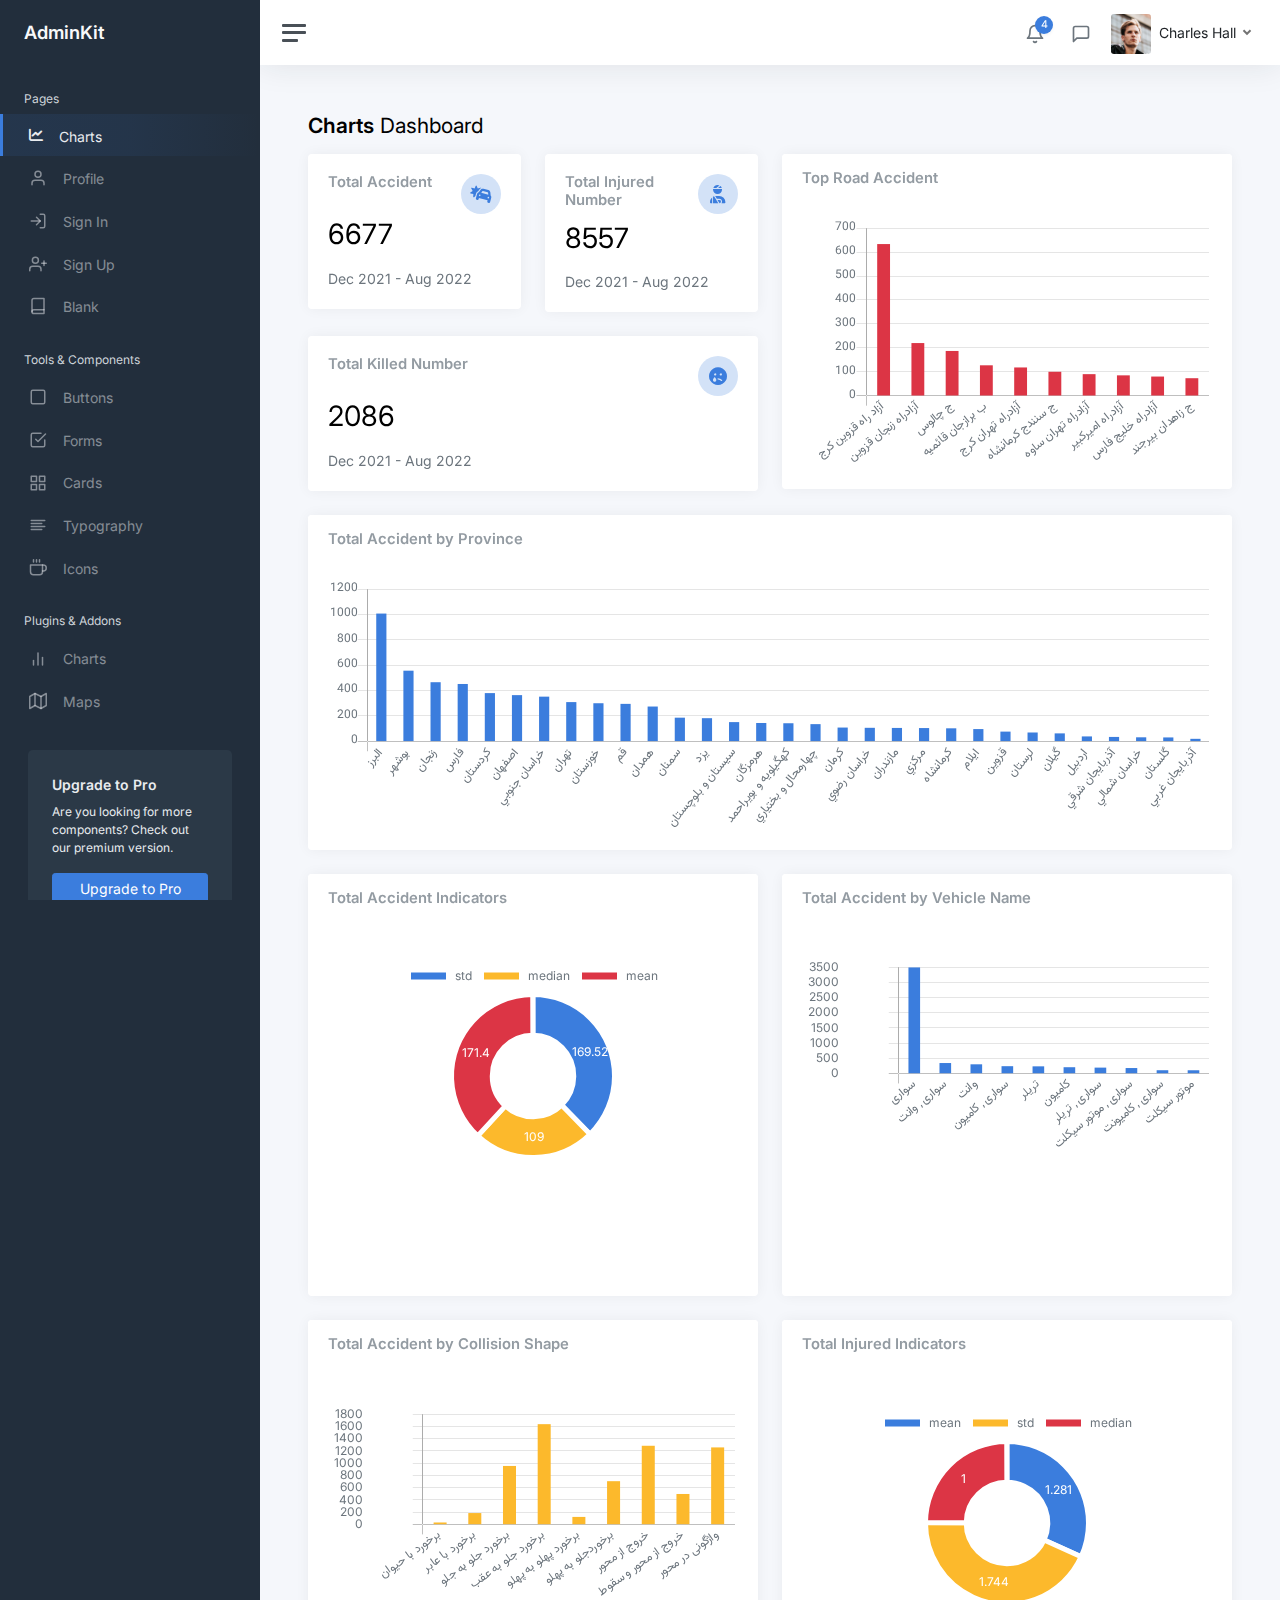
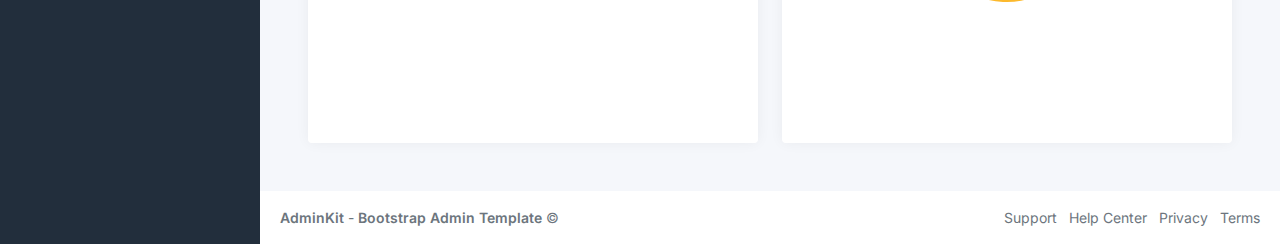
==== demo/index.html @ d9af28f8 "The demo chart page was implemented" ====
<!DOCTYPE html>
<html lang="en">

<head>
    <meta charset="utf-8">
    <meta http-equiv="X-UA-Compatible" content="IE=edge">
    <meta name="viewport" content="width=device-width, initial-scale=1, shrink-to-fit=no">
    <meta name="description" content="Responsive Admin &amp; Dashboard Template based on Bootstrap 5">
    <meta name="author" content="AdminKit">
    <meta name="keywords"
          content="adminkit, bootstrap, bootstrap 5, admin, dashboard, template, responsive, css, sass, html, theme, front-end, ui kit, web">

    <link rel="preconnect" href="https://fonts.gstatic.com">
    <link rel="shortcut icon" href="img/icons/icon-48x48.png"/>

    <link rel="canonical" href="https://demo-basic.adminkit.io/"/>

    <title>AdminKit Demo - Bootstrap 5 Admin Template</title>

    <link href="css/app.css" rel="stylesheet">
    <link href="https://fonts.googleapis.com/css2?family=Inter:wght@300;400;600&display=swap" rel="stylesheet">
    <link href="https://fonts.googleapis.com/css2?family=Vazirmatn&display=swap" rel="stylesheet">
    <style>
        .card-icon {
            font-size: 18px;
        }
    </style>
    <script>
        function setCardValues() {
            const data = {"total_Accident": 6677, "total_killed_number": 2086, "total_injured_number": 8557};
            document.querySelector("#total-accident").textContent = String(data['total_Accident']);
            document.querySelector("#total-injured-number").textContent = String(data['total_injured_number']);
            document.querySelector("#total-killed-number").textContent = String(data['total_killed_number']);
        }

        function renderTotalAccidentNumberChart() {
            const labels = ['البرز', 'بوشهر', 'زنجان', 'فارس', 'كردستان', 'اصفهان', 'خراسان جنوبي',
                'تهران', 'خوزستان', 'قم', 'همدان', 'سمنان', 'يزد', 'سيستان و بلوچستان',
                'هرمزگان', 'كهگيلويه و بويراحمد', 'چهارمحال و بختياري', 'كرمان',
                'خراسان رضوي', 'مازندران', 'مركزي', 'كرمانشاه', 'ايلام', 'قزوين',
                'لرستان', 'گيلان', 'اردبيل', 'آذربايجان شرقي', 'خراسان شمالي', 'گلستان',
                'آذربايجان غربي'];
            const data = [1008, 557, 466, 452, 380, 364, 352, 309, 300, 295, 274,
                186, 182, 151, 144, 142, 135, 108, 106, 105, 104, 102,
                96, 76, 69, 62, 38, 34, 31, 30, 19];
            new Chart(document.getElementById("total_Accident_by_province_chart"), {
                type: "bar",
                data: {
                    labels,
                    datasets: [{
                        label: "Last year",
                        backgroundColor: window.theme.primary,
                        borderColor: window.theme.primary,
                        hoverBackgroundColor: window.theme.primary,
                        hoverBorderColor: window.theme.primary,
                        data,
                        barPercentage: .75,
                        categoryPercentage: .5
                    }]
                },
                options: {
                    maintainAspectRatio: false,
                    legend: {
                        display: false
                    },
                    scales: {
                        yAxes: [{
                            gridLines: {
                                // display: false
                            },
                            stacked: false,
                            ticks: {
                                //stepSize: 20,
                                fontFamily: 'Vazirmatn'
                            }
                        }],
                        xAxes: [{
                            stacked: false,
                            gridLines: {
                                color: "transparent"
                            },
                            ticks: {
                                autoSkip: false,
                                stepSize: 31,
                                fontFamily: 'Vazirmatn'
                            }
                        }]
                    },
                    plugins: {
                        labels: {
                            fontColor: 'transparent'
                        }
                    }
                }
            });
        }

        function renderTopRoadAccidentChart() {
            const labels = ['آزاد راه قزوین کرج', 'آزادراه زنجان قزوین', 'ج چالوس',
                'ب برازجان قائمیه', 'آزادراه تهران كرج', 'ج سنندج کرمانشاه',
                'آزادراه تهران ساوه', 'آزادراه امیرکبیر', 'آزادراه خلیج فارس',
                'ج زاهدان بیرجند'];
            const data = [634, 220, 187, 127, 118, 100, 90, 85, 80, 73];
            new Chart(document.getElementById("top_road_accident_chart"), {
                type: "bar",
                data: {
                    labels,
                    datasets: [{
                        label: "Last year",
                        backgroundColor: window.theme.danger,
                        borderColor: window.theme.danger,
                        hoverBackgroundColor: window.theme.danger,
                        hoverBorderColor: window.theme.danger,
                        data,
                        barPercentage: .75,
                        categoryPercentage: .5
                    }]
                },
                options: {
                    maintainAspectRatio: false,
                    legend: {
                        display: false
                    },
                    scales: {
                        yAxes: [{
                            gridLines: {
                                // display: false
                            },
                            stacked: false,
                            ticks: {
                                //stepSize: 20,
                                fontFamily: 'Vazirmatn'
                            }
                        }],
                        xAxes: [{
                            stacked: false,
                            gridLines: {
                                color: "transparent"
                            },
                            ticks: {
                                autoSkip: false,
                                stepSize: 31,
                                fontFamily: 'Vazirmatn'
                            }
                        }]
                    },
                    plugins: {
                        labels: {
                            fontColor: 'transparent'
                        }
                    }
                }
            });

        }

        const CHART_HEIGHT = "300px";

        function renderPieChart(elementId, data) {
            const chart = new Chart(document.getElementById(elementId), {
                type: "doughnut",
                data: {
                    labels: Object.keys(data),
                    datasets: [{
                        data: Object.values(data),
                        backgroundColor: [
                            window.theme.primary,
                            window.theme.warning,
                            window.theme.danger
                        ],
                        borderWidth: 5
                    }]
                },
                options: {
                    height: 100,
                    responsive: !window.MSInputMethodContext,
                    maintainAspectRatio: false,
                    plugins: {
                        labels: {
                            render: "value",
                            fontColor: 'white',
                            fontWeight: "bold"
                        }
                    }
                }
            });
            chart.canvas.parentNode.style.height = CHART_HEIGHT;
        }

        function renderBarChart(elementId, themeColor, labels, data) {
            const chart = new Chart(document.getElementById(elementId), {
                type: "bar",
                data: {
                    labels,
                    datasets: [{
                        backgroundColor: themeColor,
                        borderColor: themeColor,
                        hoverBackgroundColor: themeColor,
                        hoverBorderColor: themeColor,
                        data,
                        barPercentage: .75,
                        categoryPercentage: .5
                    }]
                },
                options: {
                    maintainAspectRatio: false,
                    legend: {
                        display: false
                    },
                    scales: {
                        yAxes: [{
                            gridLines: {
                                // display: false
                            },
                            stacked: false,
                            ticks: {
                                // stepSize: 200,
                                // fontFamily: 'Vazirmatn',
                                padding: 50
                            }
                        }],
                        xAxes: [{
                            stacked: false,
                            gridLines: {
                                color: "transparent"
                            },
                            ticks: {
                                autoSkip: false,
                                stepSize: 31,
                                fontFamily: 'Vazirmatn'
                            }
                        }]
                    },
                    plugins: {
                        labels: {
                            fontColor: 'transparent'
                        }
                    }
                }
            });
            chart.canvas.parentNode.style.height = CHART_HEIGHT;
            console.log(chart.version)
        }

        function handleLoad() {
            setCardValues();
            renderTotalAccidentNumberChart();
            renderTopRoadAccidentChart();

            /**
             * total_accident_statistics
             *  {"std": 169.52, "median": 109.0, "mean": 171.4}
             *
             * total_KilledNumber_statistics
             * {"mean":0.3124625524,"std":0.7390856904,"median":0.0}
             *
             * total_InjuredNumber_statistics
             * {"mean":1.2817555422,"std":1.7446340558,"median":1.0}
             *
             *
             *
             * total_accident_by_vehicle_name
             Out[5]: '{"\\u0633\\u0648\\u0627\\u0631\\u06cc":3500,"\\u0633\\u0648\\u0627\\u0631\\u06cc , \\u0648\\u0627\\u0646\\u062a":343,"\\u0648\\u0627\\u0646\\u062a":301,"\\u0633\\u0648\\u0627\\u0631\\u06cc , \\u0643\\u0627\\u0645\\u06cc\\u0648\\u0646":239,"\\u062a\\u0631\\u06cc\\u0644\\u0631":234,"\\u0643\\u0627\\u0645\\u06cc\\u0648\\u0646":205,"\\u0633\\u0648\\u0627\\u0631\\u06cc , \\u062a\\u0631\\u06cc\\u0644\\u0631":192,"\\u0633\\u0648\\u0627\\u0631\\u06cc , \\u0645\\u0648\\u062a\\u0648\\u0631 \\u0633\\u06cc\\u0643\\u0644\\u062a":178,"\\u0633\\u0648\\u0627\\u0631\\u06cc , \\u0643\\u0627\\u0645\\u06cc\\u0648\\u0646\\u062a":106,"\\u0645\\u0648\\u062a\\u0648\\u0631 \\u0633\\u06cc\\u0643\\u0644\\u062a":105}'

             most_Collision_Shape_Title
             Out[6]: '{"\\u0628\\u0631\\u062e\\u0648\\u0631\\u062f \\u0628\\u0627 \\u062d\\u06cc\\u0648\\u0627\\u0646":31,"\\u0628\\u0631\\u062e\\u0648\\u0631\\u062f \\u0628\\u0627 \\u0639\\u0627\\u0628\\u0631":185,"\\u0628\\u0631\\u062e\\u0648\\u0631\\u062f \\u062c\\u0644\\u0648 \\u0628\\u0647 \\u062c\\u0644\\u0648":955,"\\u0628\\u0631\\u062e\\u0648\\u0631\\u062f \\u062c\\u0644\\u0648 \\u0628\\u0647 \\u0639\\u0642\\u0628":1638,"\\u0628\\u0631\\u062e\\u0648\\u0631\\u062f \\u067e\\u0647\\u0644\\u0648 \\u0628\\u0647 \\u067e\\u0647\\u0644\\u0648":122,"\\u0628\\u0631\\u062e\\u0648\\u0631\\u062f\\u062c\\u0644\\u0648 \\u0628\\u0647 \\u067e\\u0647\\u0644\\u0648":706,"\\u062e\\u0631\\u0648\\u062c \\u0627\\u0632 \\u0645\\u062d\\u0648\\u0631":1285,"\\u062e\\u0631\\u0648\\u062c \\u0627\\u0632 \\u0645\\u062d\\u0648\\u0631 \\u0648 \\u0633\\u0642\\u0648\\u0637":497,"\\u0648\\u0627\\u0698\\u06af\\u0648\\u0646\\u06cc \\u062f\\u0631 \\u0645\\u062d\\u0648\\u0631":1258}'

             */

            renderPieChart('total_accident_statistics', {"std": 169.52, "median": 109.0, "mean": 171.4});
            renderPieChart('total_injured_statistics', {"mean": 1.281, "std": 1.744, "median": 1.0});
            renderBarChart('most_Collision_Shape_Title', window.theme.warning, ['برخورد با حیوان', 'برخورد با عابر', 'برخورد جلو به جلو',
                'برخورد جلو به عقب', 'برخورد پهلو به پهلو', 'برخوردجلو به پهلو',
                'خروج از محور', 'خروج از محور و سقوط', 'واژگونی در محور'], [31, 185, 955, 1638, 122, 706, 1285, 497, 1258]);
            renderBarChart('total_accident_by_vehicle_name', window.theme.primary, ['سواری', 'سواری , وانت', 'وانت', 'سواری , كامیون', 'تریلر', 'كامیون',
                'سواری , تریلر', 'سواری , موتور سیكلت', 'سواری , كامیونت',
                'موتور سیكلت'], [3500, 343, 301, 239, 234, 205, 192, 178, 106, 105]);
        }

    </script>
    <link href="./assets/css/fontawesome.css" rel="stylesheet">
    <link href="./assets/css/brands.css" rel="stylesheet">
    <link href="./assets/css/solid.css" rel="stylesheet">
    <link rel="canonical" href="https://demo-basic.adminkit.io/charts-chartjs.html"/>
</head>

<body onload="handleLoad()">
<div class="wrapper">
    <nav id="sidebar" class="sidebar js-sidebar">
        <div class="sidebar-content js-simplebar">
            <a class="sidebar-brand" href="index.html">
                <span class="align-middle">AdminKit</span>
            </a>

            <ul class="sidebar-nav">
                <li class="sidebar-header">
                    Pages
                </li>

                <li class="sidebar-item active">
                    <a class="sidebar-link" href="index.html">
                        <i class='fa-solid fa-chart-line'></i>
                        <span class="align-middle">Charts</span>
                    </a>
                </li>

                <li class="sidebar-item">
                    <a class="sidebar-link" href="pages-profile.html">
                        <i class="align-middle" data-feather="user"></i> <span class="align-middle">Profile</span>
                    </a>
                </li>

                <li class="sidebar-item">
                    <a class="sidebar-link" href="pages-sign-in.html">
                        <i class="align-middle" data-feather="log-in"></i> <span class="align-middle">Sign In</span>
                    </a>
                </li>

                <li class="sidebar-item">
                    <a class="sidebar-link" href="pages-sign-up.html">
                        <i class="align-middle" data-feather="user-plus"></i> <span class="align-middle">Sign Up</span>
                    </a>
                </li>

                <li class="sidebar-item">
                    <a class="sidebar-link" href="pages-blank.html">
                        <i class="align-middle" data-feather="book"></i> <span class="align-middle">Blank</span>
                    </a>
                </li>

                <li class="sidebar-header">
                    Tools & Components
                </li>

                <li class="sidebar-item">
                    <a class="sidebar-link" href="ui-buttons.html">
                        <i class="align-middle" data-feather="square"></i> <span class="align-middle">Buttons</span>
                    </a>
                </li>

                <li class="sidebar-item">
                    <a class="sidebar-link" href="ui-forms.html">
                        <i class="align-middle" data-feather="check-square"></i> <span class="align-middle">Forms</span>
                    </a>
                </li>

                <li class="sidebar-item">
                    <a class="sidebar-link" href="ui-cards.html">
                        <i class="align-middle" data-feather="grid"></i> <span class="align-middle">Cards</span>
                    </a>
                </li>

                <li class="sidebar-item">
                    <a class="sidebar-link" href="ui-typography.html">
                        <i class="align-middle" data-feather="align-left"></i> <span
                            class="align-middle">Typography</span>
                    </a>
                </li>

                <li class="sidebar-item">
                    <a class="sidebar-link" href="icons-feather.html">
                        <i class="align-middle" data-feather="coffee"></i> <span class="align-middle">Icons</span>
                    </a>
                </li>

                <li class="sidebar-header">
                    Plugins & Addons
                </li>

                <li class="sidebar-item">
                    <a class="sidebar-link" href="charts-chartjs.html">
                        <i class="align-middle" data-feather="bar-chart-2"></i> <span class="align-middle">Charts</span>
                    </a>
                </li>

                <li class="sidebar-item">
                    <a class="sidebar-link" href="maps-google.html">
                        <i class="align-middle" data-feather="map"></i> <span class="align-middle">Maps</span>
                    </a>
                </li>
            </ul>

            <div class="sidebar-cta">
                <div class="sidebar-cta-content">
                    <strong class="d-inline-block mb-2">Upgrade to Pro</strong>
                    <div class="mb-3 text-sm">
                        Are you looking for more components? Check out our premium version.
                    </div>
                    <div class="d-grid">
                        <a href="upgrade-to-pro.html" class="btn btn-primary">Upgrade to Pro</a>
                    </div>
                </div>
            </div>
        </div>
    </nav>

    <div class="main">
        <nav class="navbar navbar-expand navbar-light navbar-bg">
            <a class="sidebar-toggle js-sidebar-toggle">
                <i class="hamburger align-self-center"></i>
            </a>

            <div class="navbar-collapse collapse">
                <ul class="navbar-nav navbar-align">
                    <li class="nav-item dropdown">
                        <a class="nav-icon dropdown-toggle" href="#" id="alertsDropdown" data-bs-toggle="dropdown">
                            <div class="position-relative">
                                <i class="align-middle" data-feather="bell"></i>
                                <span class="indicator">4</span>
                            </div>
                        </a>
                        <div class="dropdown-menu dropdown-menu-lg dropdown-menu-end py-0"
                             aria-labelledby="alertsDropdown">
                            <div class="dropdown-menu-header">
                                4 New Notifications
                            </div>
                            <div class="list-group">
                                <a href="#" class="list-group-item">
                                    <div class="row g-0 align-items-center">
                                        <div class="col-2">
                                            <i class="text-danger" data-feather="alert-circle"></i>
                                        </div>
                                        <div class="col-10">
                                            <div class="text-dark">Update completed</div>
                                            <div class="text-muted small mt-1">Restart server 12 to complete the
                                                update.
                                            </div>
                                            <div class="text-muted small mt-1">30m ago</div>
                                        </div>
                                    </div>
                                </a>
                                <a href="#" class="list-group-item">
                                    <div class="row g-0 align-items-center">
                                        <div class="col-2">
                                            <i class="text-warning" data-feather="bell"></i>
                                        </div>
                                        <div class="col-10">
                                            <div class="text-dark">Lorem ipsum</div>
                                            <div class="text-muted small mt-1">Aliquam ex eros, imperdiet vulputate
                                                hendrerit et.
                                            </div>
                                            <div class="text-muted small mt-1">2h ago</div>
                                        </div>
                                    </div>
                                </a>
                                <a href="#" class="list-group-item">
                                    <div class="row g-0 align-items-center">
                                        <div class="col-2">
                                            <i class="text-primary" data-feather="home"></i>
                                        </div>
                                        <div class="col-10">
                                            <div class="text-dark">Login from 192.186.1.8</div>
                                            <div class="text-muted small mt-1">5h ago</div>
                                        </div>
                                    </div>
                                </a>
                                <a href="#" class="list-group-item">
                                    <div class="row g-0 align-items-center">
                                        <div class="col-2">
                                            <i class="text-success" data-feather="user-plus"></i>
                                        </div>
                                        <div class="col-10">
                                            <div class="text-dark">New connection</div>
                                            <div class="text-muted small mt-1">Christina accepted your request.</div>
                                            <div class="text-muted small mt-1">14h ago</div>
                                        </div>
                                    </div>
                                </a>
                            </div>
                            <div class="dropdown-menu-footer">
                                <a href="#" class="text-muted">Show all notifications</a>
                            </div>
                        </div>
                    </li>
                    <li class="nav-item dropdown">
                        <a class="nav-icon dropdown-toggle" href="#" id="messagesDropdown" data-bs-toggle="dropdown">
                            <div class="position-relative">
                                <i class="align-middle" data-feather="message-square"></i>
                            </div>
                        </a>
                        <div class="dropdown-menu dropdown-menu-lg dropdown-menu-end py-0"
                             aria-labelledby="messagesDropdown">
                            <div class="dropdown-menu-header">
                                <div class="position-relative">
                                    4 New Messages
                                </div>
                            </div>
                            <div class="list-group">
                                <a href="#" class="list-group-item">
                                    <div class="row g-0 align-items-center">
                                        <div class="col-2">
                                            <img src="img/avatars/avatar-5.jpg" class="avatar img-fluid rounded-circle"
                                                 alt="Vanessa Tucker">
                                        </div>
                                        <div class="col-10 ps-2">
                                            <div class="text-dark">Vanessa Tucker</div>
                                            <div class="text-muted small mt-1">Nam pretium turpis et arcu. Duis arcu
                                                tortor.
                                            </div>
                                            <div class="text-muted small mt-1">15m ago</div>
                                        </div>
                                    </div>
                                </a>
                                <a href="#" class="list-group-item">
                                    <div class="row g-0 align-items-center">
                                        <div class="col-2">
                                            <img src="img/avatars/avatar-2.jpg" class="avatar img-fluid rounded-circle"
                                                 alt="William Harris">
                                        </div>
                                        <div class="col-10 ps-2">
                                            <div class="text-dark">William Harris</div>
                                            <div class="text-muted small mt-1">Curabitur ligula sapien euismod vitae.
                                            </div>
                                            <div class="text-muted small mt-1">2h ago</div>
                                        </div>
                                    </div>
                                </a>
                                <a href="#" class="list-group-item">
                                    <div class="row g-0 align-items-center">
                                        <div class="col-2">
                                            <img src="img/avatars/avatar-4.jpg" class="avatar img-fluid rounded-circle"
                                                 alt="Christina Mason">
                                        </div>
                                        <div class="col-10 ps-2">
                                            <div class="text-dark">Christina Mason</div>
                                            <div class="text-muted small mt-1">Pellentesque auctor neque nec urna.</div>
                                            <div class="text-muted small mt-1">4h ago</div>
                                        </div>
                                    </div>
                                </a>
                                <a href="#" class="list-group-item">
                                    <div class="row g-0 align-items-center">
                                        <div class="col-2">
                                            <img src="img/avatars/avatar-3.jpg" class="avatar img-fluid rounded-circle"
                                                 alt="Sharon Lessman">
                                        </div>
                                        <div class="col-10 ps-2">
                                            <div class="text-dark">Sharon Lessman</div>
                                            <div class="text-muted small mt-1">Aenean tellus metus, bibendum sed,
                                                posuere ac, mattis non.
                                            </div>
                                            <div class="text-muted small mt-1">5h ago</div>
                                        </div>
                                    </div>
                                </a>
                            </div>
                            <div class="dropdown-menu-footer">
                                <a href="#" class="text-muted">Show all messages</a>
                            </div>
                        </div>
                    </li>
                    <li class="nav-item dropdown">
                        <a class="nav-icon dropdown-toggle d-inline-block d-sm-none" href="#" data-bs-toggle="dropdown">
                            <i class="align-middle" data-feather="settings"></i>
                        </a>

                        <a class="nav-link dropdown-toggle d-none d-sm-inline-block" href="#" data-bs-toggle="dropdown">
                            <img src="img/avatars/avatar.jpg" class="avatar img-fluid rounded me-1" alt="Charles Hall"/>
                            <span class="text-dark">Charles Hall</span>
                        </a>
                        <div class="dropdown-menu dropdown-menu-end">
                            <a class="dropdown-item" href="pages-profile.html"><i class="align-middle me-1"
                                                                                  data-feather="user"></i> Profile</a>
                            <a class="dropdown-item" href="#"><i class="align-middle me-1" data-feather="pie-chart"></i>
                                Analytics</a>
                            <div class="dropdown-divider"></div>
                            <a class="dropdown-item" href="index.html"><i class="align-middle me-1"
                                                                          data-feather="settings"></i> Settings &
                                Privacy</a>
                            <a class="dropdown-item" href="#"><i class="align-middle me-1"
                                                                 data-feather="help-circle"></i> Help Center</a>
                            <div class="dropdown-divider"></div>
                            <a class="dropdown-item" href="#">Log out</a>
                        </div>
                    </li>
                </ul>
            </div>
        </nav>

        <main class="content">
            <div class="container-fluid p-0">

                <h1 class="h3 mb-3"><strong>Charts</strong> Dashboard</h1>

                <div class="row">
                    <div class="col-xl-6 col-xxl-5 d-flex">
                        <div class="w-100">
                            <div class="row">
                                <div class="col-sm-6">
                                    <div class="card">
                                        <div class="card-body">
                                            <div class="row">
                                                <div class="col mt-0">
                                                    <h5 class="card-title">Total Accident</h5>
                                                </div>

                                                <div class="col-auto">
                                                    <div class="stat text-primary">
                                                        <i class="fa card-icon fa-car-burst"></i>
                                                    </div>
                                                </div>
                                            </div>
                                            <h1 class="mt-1 mb-3" id="total-accident"></h1>
                                            <div class="mb-0">
                                                <span class="text-muted">Dec 2021 - Aug 2022</span>
                                            </div>
                                        </div>
                                    </div>

                                </div>
                                <div class="col-sm-6">
                                    <div class="card">
                                        <div class="card-body">
                                            <div class="row">
                                                <div class="col mt-0">
                                                    <h5 class="card-title">Total Injured Number</h5>
                                                </div>

                                                <div class="col-auto">
                                                    <div class="stat text-primary">
                                                        <i class='fas fa-user-injured card-icon'></i>

                                                    </div>
                                                </div>
                                            </div>
                                            <h1 class="mt-1 mb-3" id="total-injured-number"></h1>
                                            <div class="mb-0">
                                                <span class="text-muted">Dec 2021 - Aug 2022</span>
                                            </div>
                                        </div>
                                    </div>

                                </div>
                                <div class="col-sm-12">
                                    <div class="card">
                                        <div class="card-body">
                                            <div class="row">
                                                <div class="col mt-0">
                                                    <h5 class="card-title">Total Killed Number</h5>
                                                </div>

                                                <div class="col-auto">
                                                    <div class="stat text-primary">
                                                        <i class='fas fa-sad-tear card-icon'></i>
                                                    </div>
                                                </div>
                                            </div>
                                            <h1 class="mt-1 mb-3" id="total-killed-number"></h1>
                                            <div class="mb-0">
                                                <span class="text-muted">Dec 2021 - Aug 2022</span>
                                            </div>
                                        </div>
                                    </div>
                                </div>
                            </div>
                        </div>
                    </div>

                    <div class="col-xl-6 col-xxl-7">
                        <div class="card flex-fill w-100">
                            <div class="card-header">

                                <h5 class="card-title mb-0">Top Road Accident</h5>
                            </div>
                            <div class="card-body py-3">
                                <div class="chart chart-sm">
                                    <canvas id="top_road_accident_chart"></canvas>
                                </div>
                            </div>
                        </div>
                    </div>
                </div>

                <div class="row">
                    <div class="col-xl-12">
                        <div class="card flex-fill w-100">
                            <div class="card-header">

                                <h5 class="card-title mb-0">Total Accident by Province</h5>
                            </div>
                            <div class="card-body py-3">
                                <div class="chart chart-sm">
                                    <canvas id="total_Accident_by_province_chart"></canvas>
                                </div>
                            </div>
                        </div>
                    </div>
                </div>

                <div class="row">
                    <div class="col-12 col-md-6 col-xxl-3 d-flex">
                        <div class="card flex-fill w-100">
                            <div class="card-header">
                                <h5 class="card-title mb-0">Total Accident Indicators</h5>
                            </div>
                            <div class="card-body d-flex">
                                <div class="align-self-center w-100">
                                    <div class="py-3">
                                        <div class="chart chart-xs">
                                            <canvas id="total_accident_statistics"></canvas>
                                        </div>
                                    </div>
                                </div>
                            </div>
                        </div>
                    </div>
                    <div class="col-12 col-md-6 col-xxl-3 d-flex">
                        <div class="card flex-fill w-100">
                            <div class="card-header">
                                <h5 class="card-title mb-0">Total Accident by Vehicle Name</h5>
                            </div>
                            <div class="card-body d-flex">
                                <div class="align-self-center w-100">
                                    <div class="py-3">
                                        <div class="chart chart-xs">
                                            <canvas id="total_accident_by_vehicle_name"></canvas>
                                        </div>
                                    </div>
                                </div>
                            </div>
                        </div>
                    </div>
                </div>
                <div class="row">
                    <div class="col-12 col-md-6 col-xxl-3 d-flex">
                        <div class="card flex-fill w-100">
                            <div class="card-header">
                                <h5 class="card-title mb-0">Total Accident by Collision Shape</h5>
                            </div>
                            <div class="card-body d-flex">
                                <div class="align-self-center w-100">
                                    <div class="py-3">
                                        <div class="chart chart-xs">
                                            <canvas id="most_Collision_Shape_Title"></canvas>
                                        </div>
                                    </div>
                                </div>
                            </div>
                        </div>
                    </div>
                    <div class="col-12 col-md-6 col-xxl-3 d-flex">
                        <div class="card flex-fill w-100">
                            <div class="card-header">
                                <h5 class="card-title mb-0">Total Injured Indicators</h5>
                            </div>
                            <div class="card-body d-flex">
                                <div class="align-self-center w-100">
                                    <div class="py-3">
                                        <div class="chart chart-xs">
                                            <canvas id="total_injured_statistics"></canvas>
                                        </div>
                                    </div>
                                </div>
                            </div>
                        </div>
                    </div>
                </div>


            </div>
        </main>

        <footer class="footer">
            <div class="container-fluid">
                <div class="row text-muted">
                    <div class="col-6 text-start">
                        <p class="mb-0">
                            <a class="text-muted" href="https://adminkit.io/" target="_blank"><strong>AdminKit</strong></a>
                            - <a class="text-muted" href="https://adminkit.io/" target="_blank"><strong>Bootstrap Admin
                            Template</strong></a> &copy;
                        </p>
                    </div>
                    <div class="col-6 text-end">
                        <ul class="list-inline">
                            <li class="list-inline-item">
                                <a class="text-muted" href="https://adminkit.io/" target="_blank">Support</a>
                            </li>
                            <li class="list-inline-item">
                                <a class="text-muted" href="https://adminkit.io/" target="_blank">Help Center</a>
                            </li>
                            <li class="list-inline-item">
                                <a class="text-muted" href="https://adminkit.io/" target="_blank">Privacy</a>
                            </li>
                            <li class="list-inline-item">
                                <a class="text-muted" href="https://adminkit.io/" target="_blank">Terms</a>
                            </li>
                        </ul>
                    </div>
                </div>
            </div>
        </footer>
    </div>
</div>

<script src="js/app.js"></script>


</body>

</html>
---- demo/assets/css/brands.css ----
/*!
 * Font Awesome Free 6.4.0 by @fontawesome - https://fontawesome.com
 * License - https://fontawesome.com/license/free (Icons: CC BY 4.0, Fonts: SIL OFL 1.1, Code: MIT License)
 * Copyright 2023 Fonticons, Inc.
 */
:root, :host {
  --fa-style-family-brands: 'Font Awesome 6 Brands';
  --fa-font-brands: normal 400 1em/1 'Font Awesome 6 Brands'; }

@font-face {
  font-family: 'Font Awesome 6 Brands';
  font-style: normal;
  font-weight: 400;
  font-display: block;
  src: url("../webfonts/fa-brands-400.woff2") format("woff2"), url("../webfonts/fa-brands-400.ttf") format("truetype"); }

.fab,
.fa-brands {
  font-weight: 400; }

.fa-monero:before {
  content: "\f3d0"; }

.fa-hooli:before {
  content: "\f427"; }

.fa-yelp:before {
  content: "\f1e9"; }

.fa-cc-visa:before {
  content: "\f1f0"; }

.fa-lastfm:before {
  content: "\f202"; }

.fa-shopware:before {
  content: "\f5b5"; }

.fa-creative-commons-nc:before {
  content: "\f4e8"; }

.fa-aws:before {
  content: "\f375"; }

.fa-redhat:before {
  content: "\f7bc"; }

.fa-yoast:before {
  content: "\f2b1"; }

.fa-cloudflare:before {
  content: "\e07d"; }

.fa-ups:before {
  content: "\f7e0"; }

.fa-wpexplorer:before {
  content: "\f2de"; }

.fa-dyalog:before {
  content: "\f399"; }

.fa-bity:before {
  content: "\f37a"; }

.fa-stackpath:before {
  content: "\f842"; }

.fa-buysellads:before {
  content: "\f20d"; }

.fa-first-order:before {
  content: "\f2b0"; }

.fa-modx:before {
  content: "\f285"; }

.fa-guilded:before {
  content: "\e07e"; }

.fa-vnv:before {
  content: "\f40b"; }

.fa-square-js:before {
  content: "\f3b9"; }

.fa-js-square:before {
  content: "\f3b9"; }

.fa-microsoft:before {
  content: "\f3ca"; }

.fa-qq:before {
  content: "\f1d6"; }

.fa-orcid:before {
  content: "\f8d2"; }

.fa-java:before {
  content: "\f4e4"; }

.fa-invision:before {
  content: "\f7b0"; }

.fa-creative-commons-pd-alt:before {
  content: "\f4ed"; }

.fa-centercode:before {
  content: "\f380"; }

.fa-glide-g:before {
  content: "\f2a6"; }

.fa-drupal:before {
  content: "\f1a9"; }

.fa-hire-a-helper:before {
  content: "\f3b0"; }

.fa-creative-commons-by:before {
  content: "\f4e7"; }

.fa-unity:before {
  content: "\e049"; }

.fa-whmcs:before {
  content: "\f40d"; }

.fa-rocketchat:before {
  content: "\f3e8"; }

.fa-vk:before {
  content: "\f189"; }

.fa-untappd:before {
  content: "\f405"; }

.fa-mailchimp:before {
  content: "\f59e"; }

.fa-css3-alt:before {
  content: "\f38b"; }

.fa-square-reddit:before {
  content: "\f1a2"; }

.fa-reddit-square:before {
  content: "\f1a2"; }

.fa-vimeo-v:before {
  content: "\f27d"; }

.fa-contao:before {
  content: "\f26d"; }

.fa-square-font-awesome:before {
  content: "\e5ad"; }

.fa-deskpro:before {
  content: "\f38f"; }

.fa-sistrix:before {
  content: "\f3ee"; }

.fa-square-instagram:before {
  content: "\e055"; }

.fa-instagram-square:before {
  content: "\e055"; }

.fa-battle-net:before {
  content: "\f835"; }

.fa-the-red-yeti:before {
  content: "\f69d"; }

.fa-square-hacker-news:before {
  content: "\f3af"; }

.fa-hacker-news-square:before {
  content: "\f3af"; }

.fa-edge:before {
  content: "\f282"; }

.fa-napster:before {
  content: "\f3d2"; }

.fa-square-snapchat:before {
  content: "\f2ad"; }

.fa-snapchat-square:before {
  content: "\f2ad"; }

.fa-google-plus-g:before {
  content: "\f0d5"; }

.fa-artstation:before {
  content: "\f77a"; }

.fa-markdown:before {
  content: "\f60f"; }

.fa-sourcetree:before {
  content: "\f7d3"; }

.fa-google-plus:before {
  content: "\f2b3"; }

.fa-diaspora:before {
  content: "\f791"; }

.fa-foursquare:before {
  content: "\f180"; }

.fa-stack-overflow:before {
  content: "\f16c"; }

.fa-github-alt:before {
  content: "\f113"; }

.fa-phoenix-squadron:before {
  content: "\f511"; }

.fa-pagelines:before {
  content: "\f18c"; }

.fa-algolia:before {
  content: "\f36c"; }

.fa-red-river:before {
  content: "\f3e3"; }

.fa-creative-commons-sa:before {
  content: "\f4ef"; }

.fa-safari:before {
  content: "\f267"; }

.fa-google:before {
  content: "\f1a0"; }

.fa-square-font-awesome-stroke:before {
  content: "\f35c"; }

.fa-font-awesome-alt:before {
  content: "\f35c"; }

.fa-atlassian:before {
  content: "\f77b"; }

.fa-linkedin-in:before {
  content: "\f0e1"; }

.fa-digital-ocean:before {
  content: "\f391"; }

.fa-nimblr:before {
  content: "\f5a8"; }

.fa-chromecast:before {
  content: "\f838"; }

.fa-evernote:before {
  content: "\f839"; }

.fa-hacker-news:before {
  content: "\f1d4"; }

.fa-creative-commons-sampling:before {
  content: "\f4f0"; }

.fa-adversal:before {
  content: "\f36a"; }

.fa-creative-commons:before {
  content: "\f25e"; }

.fa-watchman-monitoring:before {
  content: "\e087"; }

.fa-fonticons:before {
  content: "\f280"; }

.fa-weixin:before {
  content: "\f1d7"; }

.fa-shirtsinbulk:before {
  content: "\f214"; }

.fa-codepen:before {
  content: "\f1cb"; }

.fa-git-alt:before {
  content: "\f841"; }

.fa-lyft:before {
  content: "\f3c3"; }

.fa-rev:before {
  content: "\f5b2"; }

.fa-windows:before {
  content: "\f17a"; }

.fa-wizards-of-the-coast:before {
  content: "\f730"; }

.fa-square-viadeo:before {
  content: "\f2aa"; }

.fa-viadeo-square:before {
  content: "\f2aa"; }

.fa-meetup:before {
  content: "\f2e0"; }

.fa-centos:before {
  content: "\f789"; }

.fa-adn:before {
  content: "\f170"; }

.fa-cloudsmith:before {
  content: "\f384"; }

.fa-pied-piper-alt:before {
  content: "\f1a8"; }

.fa-square-dribbble:before {
  content: "\f397"; }

.fa-dribbble-square:before {
  content: "\f397"; }

.fa-codiepie:before {
  content: "\f284"; }

.fa-node:before {
  content: "\f419"; }

.fa-mix:before {
  content: "\f3cb"; }

.fa-steam:before {
  content: "\f1b6"; }

.fa-cc-apple-pay:before {
  content: "\f416"; }

.fa-scribd:before {
  content: "\f28a"; }

.fa-openid:before {
  content: "\f19b"; }

.fa-instalod:before {
  content: "\e081"; }

.fa-expeditedssl:before {
  content: "\f23e"; }

.fa-sellcast:before {
  content: "\f2da"; }

.fa-square-twitter:before {
  content: "\f081"; }

.fa-twitter-square:before {
  content: "\f081"; }

.fa-r-project:before {
  content: "\f4f7"; }

.fa-delicious:before {
  content: "\f1a5"; }

.fa-freebsd:before {
  content: "\f3a4"; }

.fa-vuejs:before {
  content: "\f41f"; }

.fa-accusoft:before {
  content: "\f369"; }

.fa-ioxhost:before {
  content: "\f208"; }

.fa-fonticons-fi:before {
  content: "\f3a2"; }

.fa-app-store:before {
  content: "\f36f"; }

.fa-cc-mastercard:before {
  content: "\f1f1"; }

.fa-itunes-note:before {
  content: "\f3b5"; }

.fa-golang:before {
  content: "\e40f"; }

.fa-kickstarter:before {
  content: "\f3bb"; }

.fa-grav:before {
  content: "\f2d6"; }

.fa-weibo:before {
  content: "\f18a"; }

.fa-uncharted:before {
  content: "\e084"; }

.fa-firstdraft:before {
  content: "\f3a1"; }

.fa-square-youtube:before {
  content: "\f431"; }

.fa-youtube-square:before {
  content: "\f431"; }

.fa-wikipedia-w:before {
  content: "\f266"; }

.fa-wpressr:before {
  content: "\f3e4"; }

.fa-rendact:before {
  content: "\f3e4"; }

.fa-angellist:before {
  content: "\f209"; }

.fa-galactic-republic:before {
  content: "\f50c"; }

.fa-nfc-directional:before {
  content: "\e530"; }

.fa-skype:before {
  content: "\f17e"; }

.fa-joget:before {
  content: "\f3b7"; }

.fa-fedora:before {
  content: "\f798"; }

.fa-stripe-s:before {
  content: "\f42a"; }

.fa-meta:before {
  content: "\e49b"; }

.fa-laravel:before {
  content: "\f3bd"; }

.fa-hotjar:before {
  content: "\f3b1"; }

.fa-bluetooth-b:before {
  content: "\f294"; }

.fa-sticker-mule:before {
  content: "\f3f7"; }

.fa-creative-commons-zero:before {
  content: "\f4f3"; }

.fa-hips:before {
  content: "\f452"; }

.fa-behance:before {
  content: "\f1b4"; }

.fa-reddit:before {
  content: "\f1a1"; }

.fa-discord:before {
  content: "\f392"; }

.fa-chrome:before {
  content: "\f268"; }

.fa-app-store-ios:before {
  content: "\f370"; }

.fa-cc-discover:before {
  content: "\f1f2"; }

.fa-wpbeginner:before {
  content: "\f297"; }

.fa-confluence:before {
  content: "\f78d"; }

.fa-mdb:before {
  content: "\f8ca"; }

.fa-dochub:before {
  content: "\f394"; }

.fa-accessible-icon:before {
  content: "\f368"; }

.fa-ebay:before {
  content: "\f4f4"; }

.fa-amazon:before {
  content: "\f270"; }

.fa-unsplash:before {
  content: "\e07c"; }

.fa-yarn:before {
  content: "\f7e3"; }

.fa-square-steam:before {
  content: "\f1b7"; }

.fa-steam-square:before {
  content: "\f1b7"; }

.fa-500px:before {
  content: "\f26e"; }

.fa-square-vimeo:before {
  content: "\f194"; }

.fa-vimeo-square:before {
  content: "\f194"; }

.fa-asymmetrik:before {
  content: "\f372"; }

.fa-font-awesome:before {
  content: "\f2b4"; }

.fa-font-awesome-flag:before {
  content: "\f2b4"; }

.fa-font-awesome-logo-full:before {
  content: "\f2b4"; }

.fa-gratipay:before {
  content: "\f184"; }

.fa-apple:before {
  content: "\f179"; }

.fa-hive:before {
  content: "\e07f"; }

.fa-gitkraken:before {
  content: "\f3a6"; }

.fa-keybase:before {
  content: "\f4f5"; }

.fa-apple-pay:before {
  content: "\f415"; }

.fa-padlet:before {
  content: "\e4a0"; }

.fa-amazon-pay:before {
  content: "\f42c"; }

.fa-square-github:before {
  content: "\f092"; }

.fa-github-square:before {
  content: "\f092"; }

.fa-stumbleupon:before {
  content: "\f1a4"; }

.fa-fedex:before {
  content: "\f797"; }

.fa-phoenix-framework:before {
  content: "\f3dc"; }

.fa-shopify:before {
  content: "\e057"; }

.fa-neos:before {
  content: "\f612"; }

.fa-hackerrank:before {
  content: "\f5f7"; }

.fa-researchgate:before {
  content: "\f4f8"; }

.fa-swift:before {
  content: "\f8e1"; }

.fa-angular:before {
  content: "\f420"; }

.fa-speakap:before {
  content: "\f3f3"; }

.fa-angrycreative:before {
  content: "\f36e"; }

.fa-y-combinator:before {
  content: "\f23b"; }

.fa-empire:before {
  content: "\f1d1"; }

.fa-envira:before {
  content: "\f299"; }

.fa-square-gitlab:before {
  content: "\e5ae"; }

.fa-gitlab-square:before {
  content: "\e5ae"; }

.fa-studiovinari:before {
  content: "\f3f8"; }

.fa-pied-piper:before {
  content: "\f2ae"; }

.fa-wordpress:before {
  content: "\f19a"; }

.fa-product-hunt:before {
  content: "\f288"; }

.fa-firefox:before {
  content: "\f269"; }

.fa-linode:before {
  content: "\f2b8"; }

.fa-goodreads:before {
  content: "\f3a8"; }

.fa-square-odnoklassniki:before {
  content: "\f264"; }

.fa-odnoklassniki-square:before {
  content: "\f264"; }

.fa-jsfiddle:before {
  content: "\f1cc"; }

.fa-sith:before {
  content: "\f512"; }

.fa-themeisle:before {
  content: "\f2b2"; }

.fa-page4:before {
  content: "\f3d7"; }

.fa-hashnode:before {
  content: "\e499"; }

.fa-react:before {
  content: "\f41b"; }

.fa-cc-paypal:before {
  content: "\f1f4"; }

.fa-squarespace:before {
  content: "\f5be"; }

.fa-cc-stripe:before {
  content: "\f1f5"; }

.fa-creative-commons-share:before {
  content: "\f4f2"; }

.fa-bitcoin:before {
  content: "\f379"; }

.fa-keycdn:before {
  content: "\f3ba"; }

.fa-opera:before {
  content: "\f26a"; }

.fa-itch-io:before {
  content: "\f83a"; }

.fa-umbraco:before {
  content: "\f8e8"; }

.fa-galactic-senate:before {
  content: "\f50d"; }

.fa-ubuntu:before {
  content: "\f7df"; }

.fa-draft2digital:before {
  content: "\f396"; }

.fa-stripe:before {
  content: "\f429"; }

.fa-houzz:before {
  content: "\f27c"; }

.fa-gg:before {
  content: "\f260"; }

.fa-dhl:before {
  content: "\f790"; }

.fa-square-pinterest:before {
  content: "\f0d3"; }

.fa-pinterest-square:before {
  content: "\f0d3"; }

.fa-xing:before {
  content: "\f168"; }

.fa-blackberry:before {
  content: "\f37b"; }

.fa-creative-commons-pd:before {
  content: "\f4ec"; }

.fa-playstation:before {
  content: "\f3df"; }

.fa-quinscape:before {
  content: "\f459"; }

.fa-less:before {
  content: "\f41d"; }

.fa-blogger-b:before {
  content: "\f37d"; }

.fa-opencart:before {
  content: "\f23d"; }

.fa-vine:before {
  content: "\f1ca"; }

.fa-paypal:before {
  content: "\f1ed"; }

.fa-gitlab:before {
  content: "\f296"; }

.fa-typo3:before {
  content: "\f42b"; }

.fa-reddit-alien:before {
  content: "\f281"; }

.fa-yahoo:before {
  content: "\f19e"; }

.fa-dailymotion:before {
  content: "\e052"; }

.fa-affiliatetheme:before {
  content: "\f36b"; }

.fa-pied-piper-pp:before {
  content: "\f1a7"; }

.fa-bootstrap:before {
  content: "\f836"; }

.fa-odnoklassniki:before {
  content: "\f263"; }

.fa-nfc-symbol:before {
  content: "\e531"; }

.fa-ethereum:before {
  content: "\f42e"; }

.fa-speaker-deck:before {
  content: "\f83c"; }

.fa-creative-commons-nc-eu:before {
  content: "\f4e9"; }

.fa-patreon:before {
  content: "\f3d9"; }

.fa-avianex:before {
  content: "\f374"; }

.fa-ello:before {
  content: "\f5f1"; }

.fa-gofore:before {
  content: "\f3a7"; }

.fa-bimobject:before {
  content: "\f378"; }

.fa-facebook-f:before {
  content: "\f39e"; }

.fa-square-google-plus:before {
  content: "\f0d4"; }

.fa-google-plus-square:before {
  content: "\f0d4"; }

.fa-mandalorian:before {
  content: "\f50f"; }

.fa-first-order-alt:before {
  content: "\f50a"; }

.fa-osi:before {
  content: "\f41a"; }

.fa-google-wallet:before {
  content: "\f1ee"; }

.fa-d-and-d-beyond:before {
  content: "\f6ca"; }

.fa-periscope:before {
  content: "\f3da"; }

.fa-fulcrum:before {
  content: "\f50b"; }

.fa-cloudscale:before {
  content: "\f383"; }

.fa-forumbee:before {
  content: "\f211"; }

.fa-mizuni:before {
  content: "\f3cc"; }

.fa-schlix:before {
  content: "\f3ea"; }

.fa-square-xing:before {
  content: "\f169"; }

.fa-xing-square:before {
  content: "\f169"; }

.fa-bandcamp:before {
  content: "\f2d5"; }

.fa-wpforms:before {
  content: "\f298"; }

.fa-cloudversify:before {
  content: "\f385"; }

.fa-usps:before {
  content: "\f7e1"; }

.fa-megaport:before {
  content: "\f5a3"; }

.fa-magento:before {
  content: "\f3c4"; }

.fa-spotify:before {
  content: "\f1bc"; }

.fa-optin-monster:before {
  content: "\f23c"; }

.fa-fly:before {
  content: "\f417"; }

.fa-aviato:before {
  content: "\f421"; }

.fa-itunes:before {
  content: "\f3b4"; }

.fa-cuttlefish:before {
  content: "\f38c"; }

.fa-blogger:before {
  content: "\f37c"; }

.fa-flickr:before {
  content: "\f16e"; }

.fa-viber:before {
  content: "\f409"; }

.fa-soundcloud:before {
  content: "\f1be"; }

.fa-digg:before {
  content: "\f1a6"; }

.fa-tencent-weibo:before {
  content: "\f1d5"; }

.fa-symfony:before {
  content: "\f83d"; }

.fa-maxcdn:before {
  content: "\f136"; }

.fa-etsy:before {
  content: "\f2d7"; }

.fa-facebook-messenger:before {
  content: "\f39f"; }

.fa-audible:before {
  content: "\f373"; }

.fa-think-peaks:before {
  content: "\f731"; }

.fa-bilibili:before {
  content: "\e3d9"; }

.fa-erlang:before {
  content: "\f39d"; }

.fa-cotton-bureau:before {
  content: "\f89e"; }

.fa-dashcube:before {
  content: "\f210"; }

.fa-42-group:before {
  content: "\e080"; }

.fa-innosoft:before {
  content: "\e080"; }

.fa-stack-exchange:before {
  content: "\f18d"; }

.fa-elementor:before {
  content: "\f430"; }

.fa-square-pied-piper:before {
  content: "\e01e"; }

.fa-pied-piper-square:before {
  content: "\e01e"; }

.fa-creative-commons-nd:before {
  content: "\f4eb"; }

.fa-palfed:before {
  content: "\f3d8"; }

.fa-superpowers:before {
  content: "\f2dd"; }

.fa-resolving:before {
  content: "\f3e7"; }

.fa-xbox:before {
  content: "\f412"; }

.fa-searchengin:before {
  content: "\f3eb"; }

.fa-tiktok:before {
  content: "\e07b"; }

.fa-square-facebook:before {
  content: "\f082"; }

.fa-facebook-square:before {
  content: "\f082"; }

.fa-renren:before {
  content: "\f18b"; }

.fa-linux:before {
  content: "\f17c"; }

.fa-glide:before {
  content: "\f2a5"; }

.fa-linkedin:before {
  content: "\f08c"; }

.fa-hubspot:before {
  content: "\f3b2"; }

.fa-deploydog:before {
  content: "\f38e"; }

.fa-twitch:before {
  content: "\f1e8"; }

.fa-ravelry:before {
  content: "\f2d9"; }

.fa-mixer:before {
  content: "\e056"; }

.fa-square-lastfm:before {
  content: "\f203"; }

.fa-lastfm-square:before {
  content: "\f203"; }

.fa-vimeo:before {
  content: "\f40a"; }

.fa-mendeley:before {
  content: "\f7b3"; }

.fa-uniregistry:before {
  content: "\f404"; }

.fa-figma:before {
  content: "\f799"; }

.fa-creative-commons-remix:before {
  content: "\f4ee"; }

.fa-cc-amazon-pay:before {
  content: "\f42d"; }

.fa-dropbox:before {
  content: "\f16b"; }

.fa-instagram:before {
  content: "\f16d"; }

.fa-cmplid:before {
  content: "\e360"; }

.fa-facebook:before {
  content: "\f09a"; }

.fa-gripfire:before {
  content: "\f3ac"; }

.fa-jedi-order:before {
  content: "\f50e"; }

.fa-uikit:before {
  content: "\f403"; }

.fa-fort-awesome-alt:before {
  content: "\f3a3"; }

.fa-phabricator:before {
  content: "\f3db"; }

.fa-ussunnah:before {
  content: "\f407"; }

.fa-earlybirds:before {
  content: "\f39a"; }

.fa-trade-federation:before {
  content: "\f513"; }

.fa-autoprefixer:before {
  content: "\f41c"; }

.fa-whatsapp:before {
  content: "\f232"; }

.fa-slideshare:before {
  content: "\f1e7"; }

.fa-google-play:before {
  content: "\f3ab"; }

.fa-viadeo:before {
  content: "\f2a9"; }

.fa-line:before {
  content: "\f3c0"; }

.fa-google-drive:before {
  content: "\f3aa"; }

.fa-servicestack:before {
  content: "\f3ec"; }

.fa-simplybuilt:before {
  content: "\f215"; }

.fa-bitbucket:before {
  content: "\f171"; }

.fa-imdb:before {
  content: "\f2d8"; }

.fa-deezer:before {
  content: "\e077"; }

.fa-raspberry-pi:before {
  content: "\f7bb"; }

.fa-jira:before {
  content: "\f7b1"; }

.fa-docker:before {
  content: "\f395"; }

.fa-screenpal:before {
  content: "\e570"; }

.fa-bluetooth:before {
  content: "\f293"; }

.fa-gitter:before {
  content: "\f426"; }

.fa-d-and-d:before {
  content: "\f38d"; }

.fa-microblog:before {
  content: "\e01a"; }

.fa-cc-diners-club:before {
  content: "\f24c"; }

.fa-gg-circle:before {
  content: "\f261"; }

.fa-pied-piper-hat:before {
  content: "\f4e5"; }

.fa-kickstarter-k:before {
  content: "\f3bc"; }

.fa-yandex:before {
  content: "\f413"; }

.fa-readme:before {
  content: "\f4d5"; }

.fa-html5:before {
  content: "\f13b"; }

.fa-sellsy:before {
  content: "\f213"; }

.fa-sass:before {
  content: "\f41e"; }

.fa-wirsindhandwerk:before {
  content: "\e2d0"; }

.fa-wsh:before {
  content: "\e2d0"; }

.fa-buromobelexperte:before {
  content: "\f37f"; }

.fa-salesforce:before {
  content: "\f83b"; }

.fa-octopus-deploy:before {
  content: "\e082"; }

.fa-medapps:before {
  content: "\f3c6"; }

.fa-ns8:before {
  content: "\f3d5"; }

.fa-pinterest-p:before {
  content: "\f231"; }

.fa-apper:before {
  content: "\f371"; }

.fa-fort-awesome:before {
  content: "\f286"; }

.fa-waze:before {
  content: "\f83f"; }

.fa-cc-jcb:before {
  content: "\f24b"; }

.fa-snapchat:before {
  content: "\f2ab"; }

.fa-snapchat-ghost:before {
  content: "\f2ab"; }

.fa-fantasy-flight-games:before {
  content: "\f6dc"; }

.fa-rust:before {
  content: "\e07a"; }

.fa-wix:before {
  content: "\f5cf"; }

.fa-square-behance:before {
  content: "\f1b5"; }

.fa-behance-square:before {
  content: "\f1b5"; }

.fa-supple:before {
  content: "\f3f9"; }

.fa-rebel:before {
  content: "\f1d0"; }

.fa-css3:before {
  content: "\f13c"; }

.fa-staylinked:before {
  content: "\f3f5"; }

.fa-kaggle:before {
  content: "\f5fa"; }

.fa-space-awesome:before {
  content: "\e5ac"; }

.fa-deviantart:before {
  content: "\f1bd"; }

.fa-cpanel:before {
  content: "\f388"; }

.fa-goodreads-g:before {
  content: "\f3a9"; }

.fa-square-git:before {
  content: "\f1d2"; }

.fa-git-square:before {
  content: "\f1d2"; }

.fa-square-tumblr:before {
  content: "\f174"; }

.fa-tumblr-square:before {
  content: "\f174"; }

.fa-trello:before {
  content: "\f181"; }

.fa-creative-commons-nc-jp:before {
  content: "\f4ea"; }

.fa-get-pocket:before {
  content: "\f265"; }

.fa-perbyte:before {
  content: "\e083"; }

.fa-grunt:before {
  content: "\f3ad"; }

.fa-weebly:before {
  content: "\f5cc"; }

.fa-connectdevelop:before {
  content: "\f20e"; }

.fa-leanpub:before {
  content: "\f212"; }

.fa-black-tie:before {
  content: "\f27e"; }

.fa-themeco:before {
  content: "\f5c6"; }

.fa-python:before {
  content: "\f3e2"; }

.fa-android:before {
  content: "\f17b"; }

.fa-bots:before {
  content: "\e340"; }

.fa-free-code-camp:before {
  content: "\f2c5"; }

.fa-hornbill:before {
  content: "\f592"; }

.fa-js:before {
  content: "\f3b8"; }

.fa-ideal:before {
  content: "\e013"; }

.fa-git:before {
  content: "\f1d3"; }

.fa-dev:before {
  content: "\f6cc"; }

.fa-sketch:before {
  content: "\f7c6"; }

.fa-yandex-international:before {
  content: "\f414"; }

.fa-cc-amex:before {
  content: "\f1f3"; }

.fa-uber:before {
  content: "\f402"; }

.fa-github:before {
  content: "\f09b"; }

.fa-php:before {
  content: "\f457"; }

.fa-alipay:before {
  content: "\f642"; }

.fa-youtube:before {
  content: "\f167"; }

.fa-skyatlas:before {
  content: "\f216"; }

.fa-firefox-browser:before {
  content: "\e007"; }

.fa-replyd:before {
  content: "\f3e6"; }

.fa-suse:before {
  content: "\f7d6"; }

.fa-jenkins:before {
  content: "\f3b6"; }

.fa-twitter:before {
  content: "\f099"; }

.fa-rockrms:before {
  content: "\f3e9"; }

.fa-pinterest:before {
  content: "\f0d2"; }

.fa-buffer:before {
  content: "\f837"; }

.fa-npm:before {
  content: "\f3d4"; }

.fa-yammer:before {
  content: "\f840"; }

.fa-btc:before {
  content: "\f15a"; }

.fa-dribbble:before {
  content: "\f17d"; }

.fa-stumbleupon-circle:before {
  content: "\f1a3"; }

.fa-internet-explorer:before {
  content: "\f26b"; }

.fa-stubber:before {
  content: "\e5c7"; }

.fa-telegram:before {
  content: "\f2c6"; }

.fa-telegram-plane:before {
  content: "\f2c6"; }

.fa-old-republic:before {
  content: "\f510"; }

.fa-odysee:before {
  content: "\e5c6"; }

.fa-square-whatsapp:before {
  content: "\f40c"; }

.fa-whatsapp-square:before {
  content: "\f40c"; }

.fa-node-js:before {
  content: "\f3d3"; }

.fa-edge-legacy:before {
  content: "\e078"; }

.fa-slack:before {
  content: "\f198"; }

.fa-slack-hash:before {
  content: "\f198"; }

.fa-medrt:before {
  content: "\f3c8"; }

.fa-usb:before {
  content: "\f287"; }

.fa-tumblr:before {
  content: "\f173"; }

.fa-vaadin:before {
  content: "\f408"; }

.fa-quora:before {
  content: "\f2c4"; }

.fa-reacteurope:before {
  content: "\f75d"; }

.fa-medium:before {
  content: "\f23a"; }

.fa-medium-m:before {
  content: "\f23a"; }

.fa-amilia:before {
  content: "\f36d"; }

.fa-mixcloud:before {
  content: "\f289"; }

.fa-flipboard:before {
  content: "\f44d"; }

.fa-viacoin:before {
  content: "\f237"; }

.fa-critical-role:before {
  content: "\f6c9"; }

.fa-sitrox:before {
  content: "\e44a"; }

.fa-discourse:before {
  content: "\f393"; }

.fa-joomla:before {
  content: "\f1aa"; }

.fa-mastodon:before {
  content: "\f4f6"; }

.fa-airbnb:before {
  content: "\f834"; }

.fa-wolf-pack-battalion:before {
  content: "\f514"; }

.fa-buy-n-large:before {
  content: "\f8a6"; }

.fa-gulp:before {
  content: "\f3ae"; }

.fa-creative-commons-sampling-plus:before {
  content: "\f4f1"; }

.fa-strava:before {
  content: "\f428"; }

.fa-ember:before {
  content: "\f423"; }

.fa-canadian-maple-leaf:before {
  content: "\f785"; }

.fa-teamspeak:before {
  content: "\f4f9"; }

.fa-pushed:before {
  content: "\f3e1"; }

.fa-wordpress-simple:before {
  content: "\f411"; }

.fa-nutritionix:before {
  content: "\f3d6"; }

.fa-wodu:before {
  content: "\e088"; }

.fa-google-pay:before {
  content: "\e079"; }

.fa-intercom:before {
  content: "\f7af"; }

.fa-zhihu:before {
  content: "\f63f"; }

.fa-korvue:before {
  content: "\f42f"; }

.fa-pix:before {
  content: "\e43a"; }

.fa-steam-symbol:before {
  content: "\f3f6"; }
---- demo/assets/css/solid.css ----
/*!
 * Font Awesome Free 6.4.0 by @fontawesome - https://fontawesome.com
 * License - https://fontawesome.com/license/free (Icons: CC BY 4.0, Fonts: SIL OFL 1.1, Code: MIT License)
 * Copyright 2023 Fonticons, Inc.
 */
:root, :host {
  --fa-style-family-classic: 'Font Awesome 6 Free';
  --fa-font-solid: normal 900 1em/1 'Font Awesome 6 Free'; }

@font-face {
  font-family: 'Font Awesome 6 Free';
  font-style: normal;
  font-weight: 900;
  font-display: block;
  src: url("../webfonts/fa-solid-900.woff2") format("woff2"), url("../webfonts/fa-solid-900.ttf") format("truetype"); }

.fas,
.fa-solid {
  font-weight: 900; }
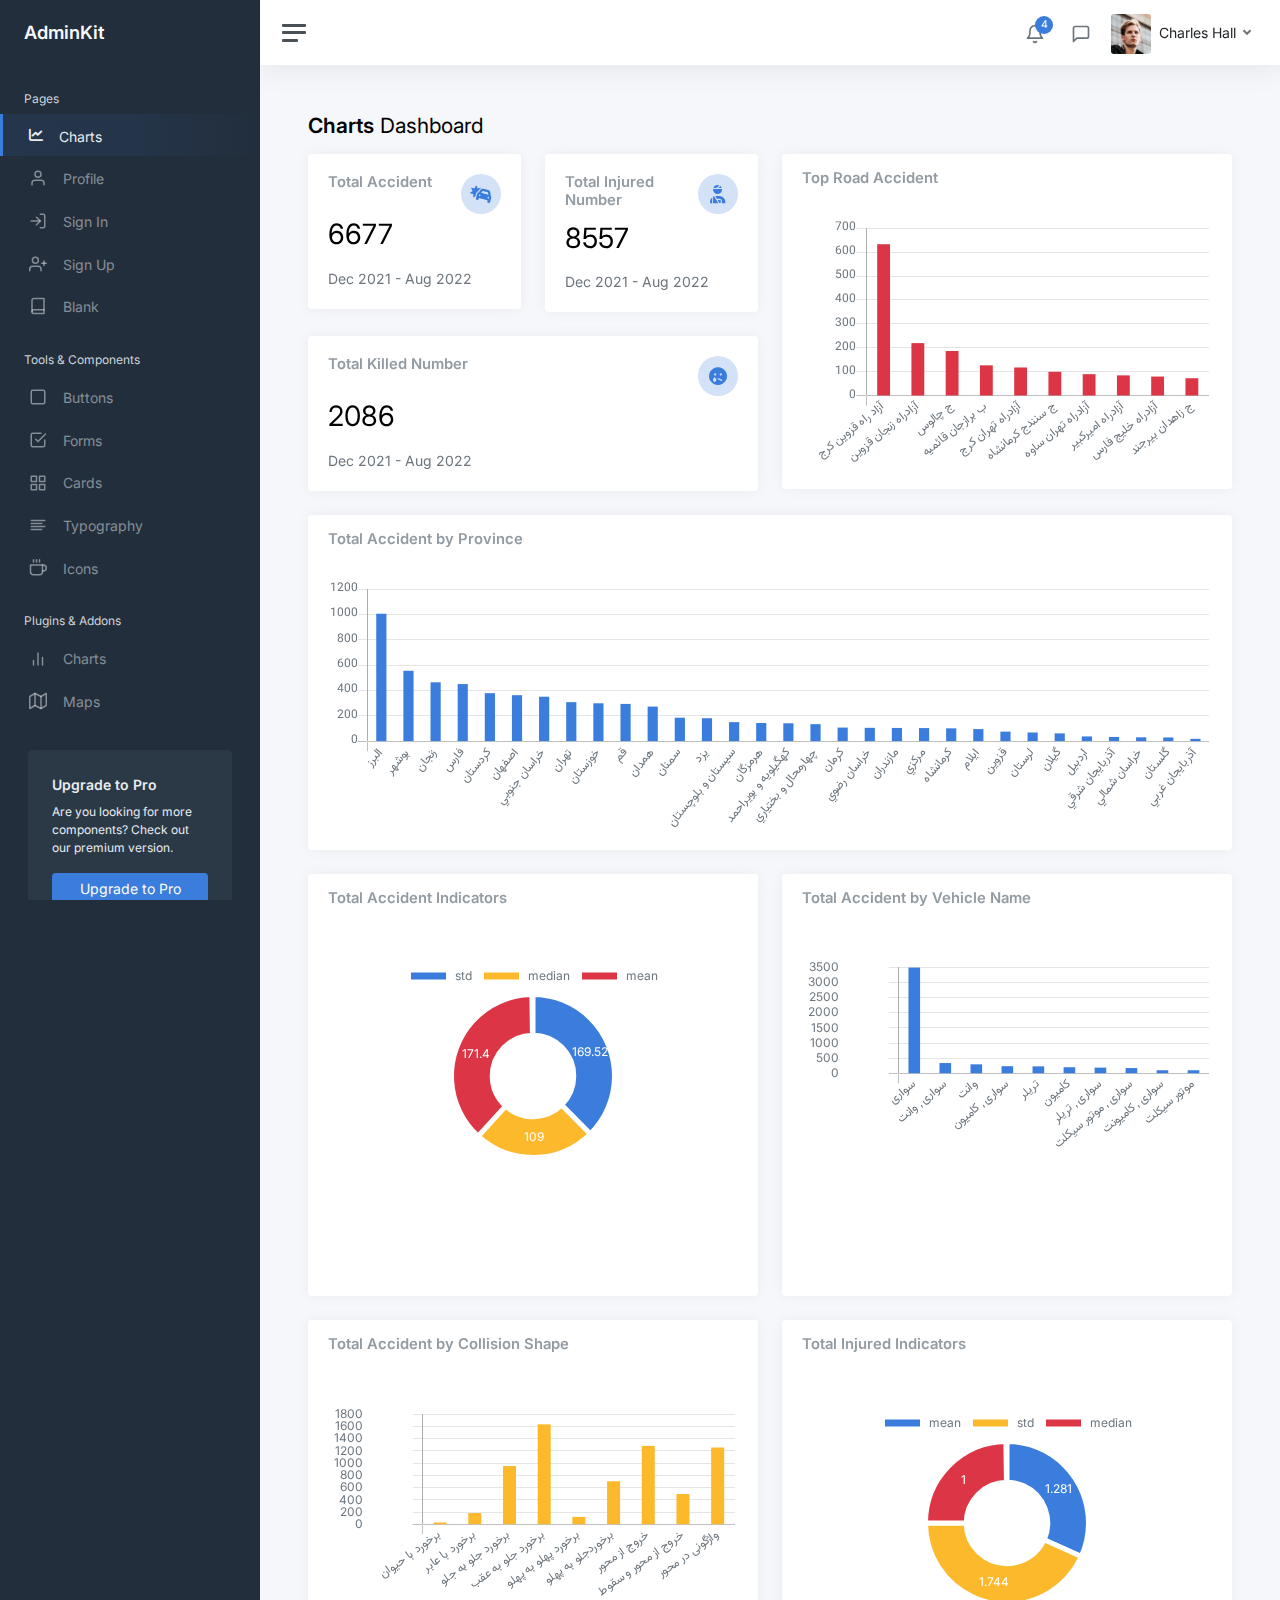
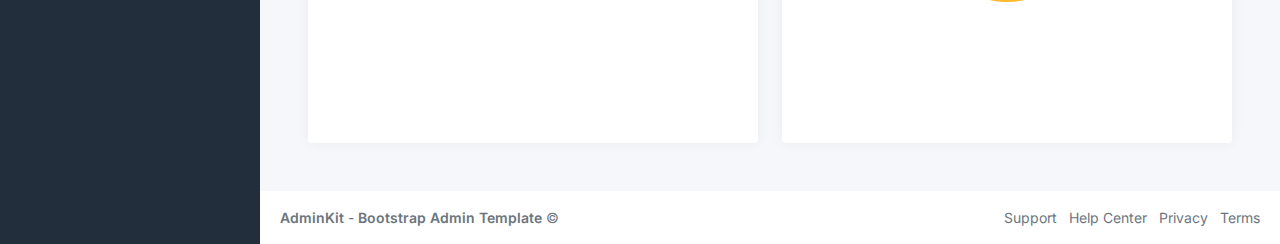
==== commit 5a59b96d: "The demo chart page was implemented" ====
--- a/demo/index.html
+++ b/demo/index.html
@@ -16,7 +16,6 @@
     <link rel="canonical" href="https://demo-basic.adminkit.io/"/>
 
     <title>AdminKit Demo - Bootstrap 5 Admin Template</title>
-
     <link href="css/app.css" rel="stylesheet">
     <link href="https://fonts.googleapis.com/css2?family=Inter:wght@300;400;600&display=swap" rel="stylesheet">
     <link href="https://fonts.googleapis.com/css2?family=Vazirmatn&display=swap" rel="stylesheet">
@@ -151,7 +150,6 @@
                     }
                 }
             });
-
         }
 
         const CHART_HEIGHT = "300px";
@@ -688,7 +686,7 @@
                 </div>
 
                 <div class="row">
-                    <div class="col-12 col-md-6 col-xxl-3 d-flex">
+                    <div class="col-1 col-md-6 col-lg-6">
                         <div class="card flex-fill w-100">
                             <div class="card-header">
                                 <h5 class="card-title mb-0">Total Accident Indicators</h5>
@@ -704,7 +702,7 @@
                             </div>
                         </div>
                     </div>
-                    <div class="col-12 col-md-6 col-xxl-3 d-flex">
+                    <div class="col-1 col-md-6 col-lg-6">
                         <div class="card flex-fill w-100">
                             <div class="card-header">
                                 <h5 class="card-title mb-0">Total Accident by Vehicle Name</h5>
@@ -722,7 +720,7 @@
                     </div>
                 </div>
                 <div class="row">
-                    <div class="col-12 col-md-6 col-xxl-3 d-flex">
+                    <div class="col-12 col-md-6 col-lg-6">
                         <div class="card flex-fill w-100">
                             <div class="card-header">
                                 <h5 class="card-title mb-0">Total Accident by Collision Shape</h5>
@@ -738,7 +736,7 @@
                             </div>
                         </div>
                     </div>
-                    <div class="col-12 col-md-6 col-xxl-3 d-flex">
+                    <div class="col-12 col-md-6 col-lg-6">
                         <div class="card flex-fill w-100">
                             <div class="card-header">
                                 <h5 class="card-title mb-0">Total Injured Indicators</h5>
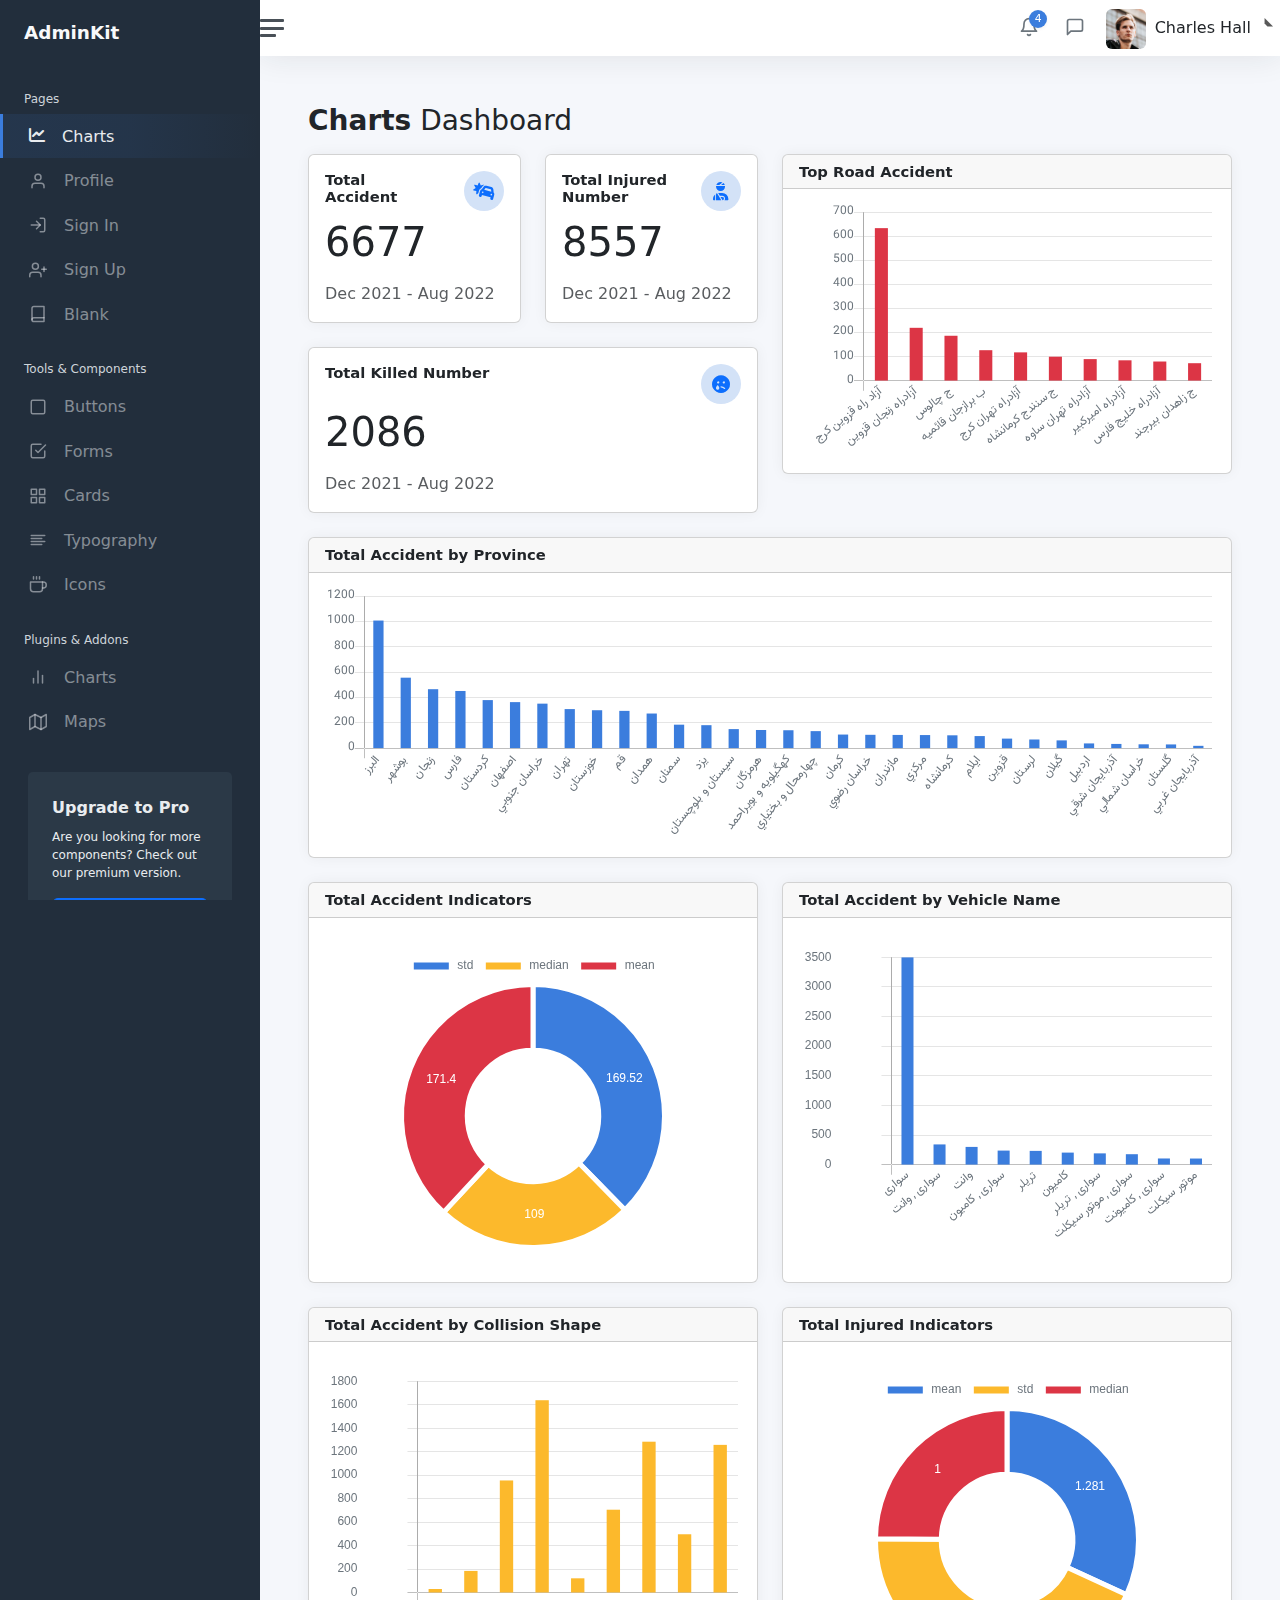
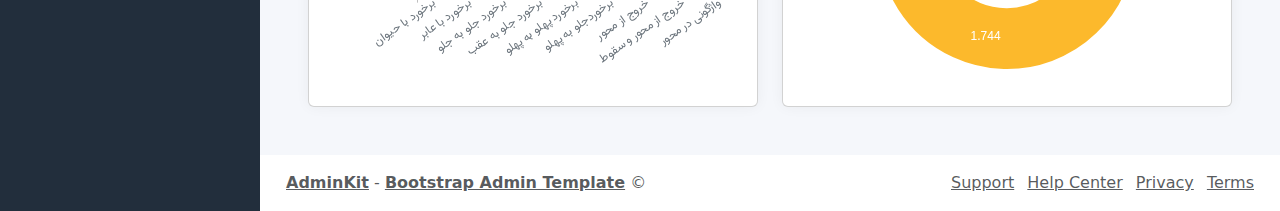
==== commit 36df7501: "The demo chart page was implemented" ====
--- a/demo/index.html
+++ b/demo/index.html
@@ -19,6 +19,8 @@
     <link href="css/app.css" rel="stylesheet">
     <link href="https://fonts.googleapis.com/css2?family=Inter:wght@300;400;600&display=swap" rel="stylesheet">
     <link href="https://fonts.googleapis.com/css2?family=Vazirmatn&display=swap" rel="stylesheet">
+	<link href="https://cdnjs.cloudflare.com/ajax/libs/twitter-bootstrap/5.2.0/css/bootstrap.min.css" rel="stylesheet">
+
     <style>
         .card-icon {
             font-size: 18px;
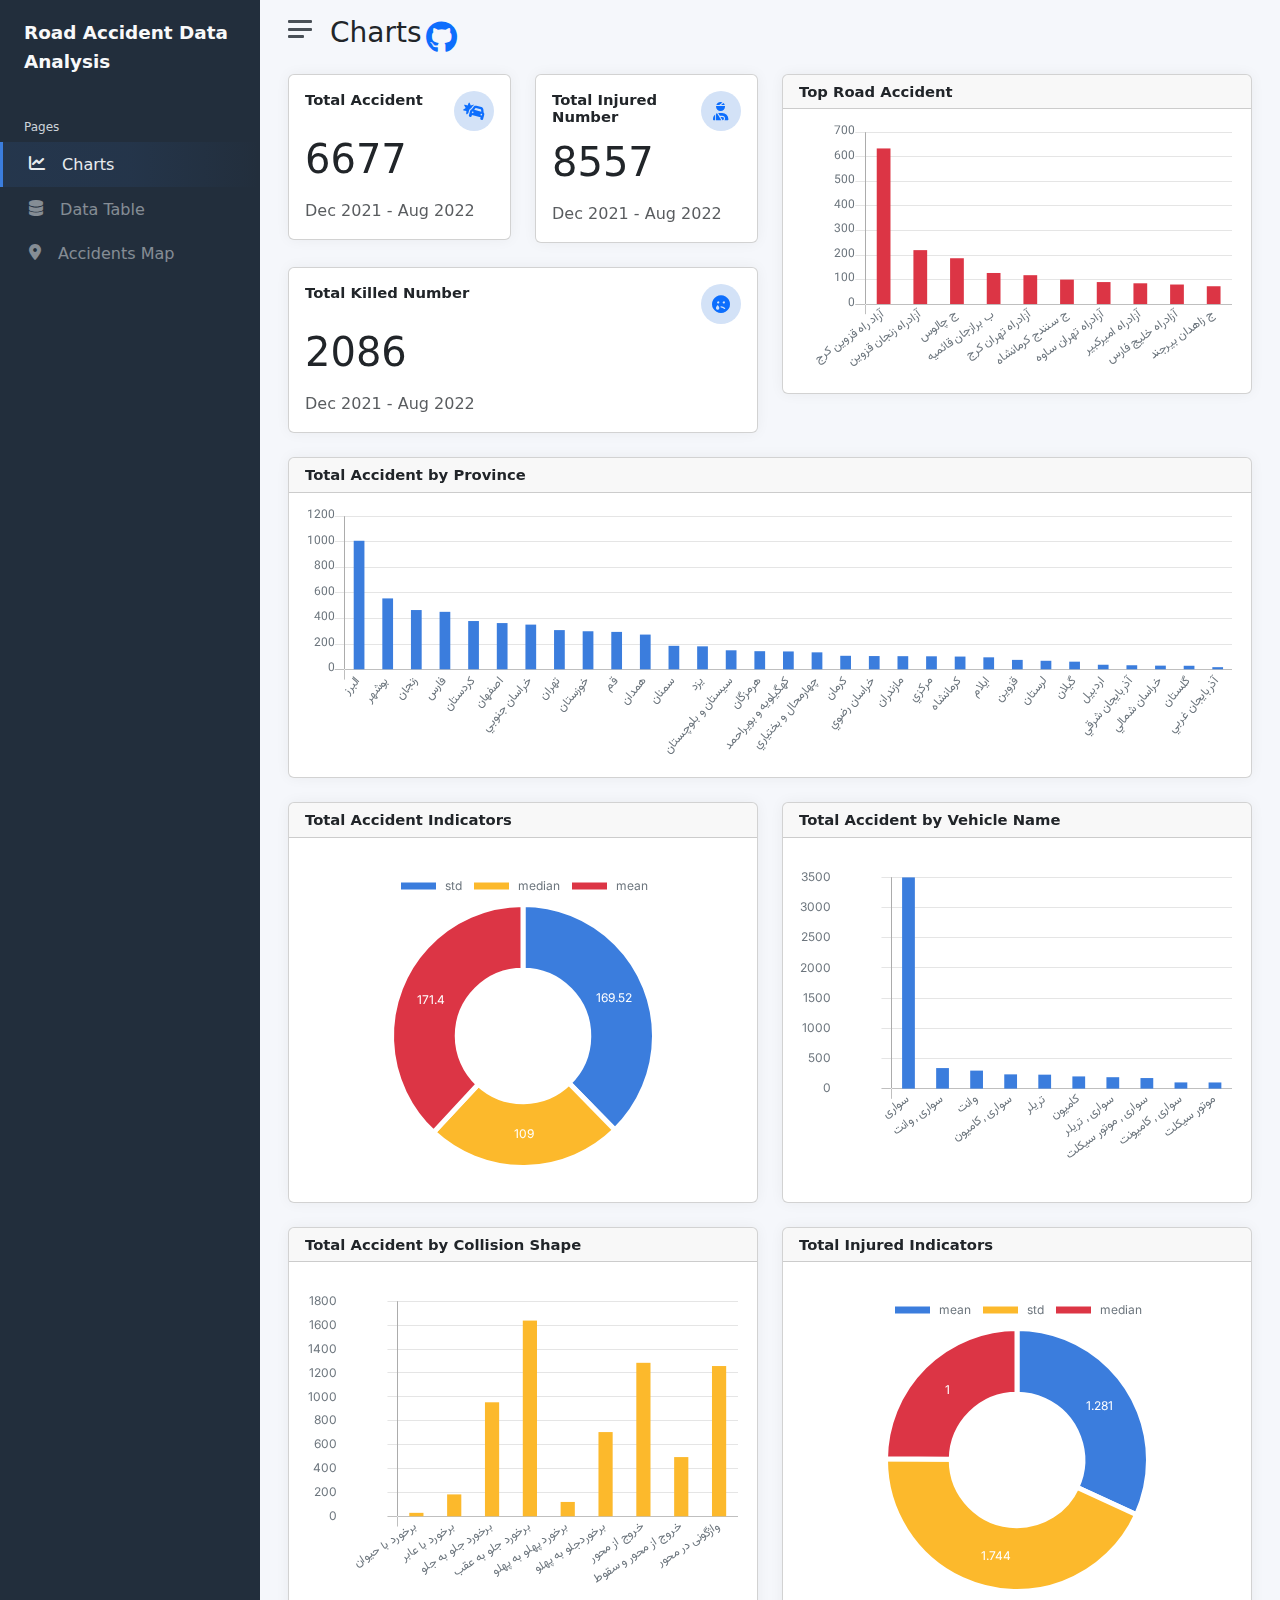
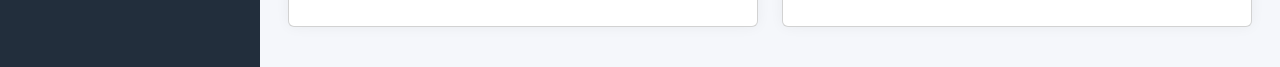
==== commit 42b11d50: "The demo chart page was implemented" ====
--- a/demo/index.html
+++ b/demo/index.html
@@ -2,794 +2,512 @@
 <html lang="en">
 
 <head>
-    <meta charset="utf-8">
-    <meta http-equiv="X-UA-Compatible" content="IE=edge">
-    <meta name="viewport" content="width=device-width, initial-scale=1, shrink-to-fit=no">
-    <meta name="description" content="Responsive Admin &amp; Dashboard Template based on Bootstrap 5">
-    <meta name="author" content="AdminKit">
-    <meta name="keywords"
-          content="adminkit, bootstrap, bootstrap 5, admin, dashboard, template, responsive, css, sass, html, theme, front-end, ui kit, web">
-
-    <link rel="preconnect" href="https://fonts.gstatic.com">
-    <link rel="shortcut icon" href="img/icons/icon-48x48.png"/>
-
-    <link rel="canonical" href="https://demo-basic.adminkit.io/"/>
-
-    <title>AdminKit Demo - Bootstrap 5 Admin Template</title>
-    <link href="css/app.css" rel="stylesheet">
-    <link href="https://fonts.googleapis.com/css2?family=Inter:wght@300;400;600&display=swap" rel="stylesheet">
-    <link href="https://fonts.googleapis.com/css2?family=Vazirmatn&display=swap" rel="stylesheet">
+	<meta charset="utf-8">
+	<meta http-equiv="X-UA-Compatible" content="IE=edge">
+	<meta name="viewport" content="width=device-width, initial-scale=1, shrink-to-fit=no">
+	<meta name="description" content="Responsive Admin &amp; Dashboard Template based on Bootstrap 5">
+	<meta name="author" content="Road Accident Data Analysis">
+	<meta name="keywords"
+				content="Road Accident Data Analysis, bootstrap, bootstrap 5, admin, dashboard, template, responsive, css, sass, html, theme, front-end, ui kit, web">
+
+	<link rel="preconnect" href="https://fonts.gstatic.com">
+	<link rel="shortcut icon" href="img/icons/icon-48x48.png"/>
+
+	<link rel="canonical" href="https://demo-basic.Road Accident Data Analysis.io/"/>
+
+	<title>Charts | Road Accident Data Analysis</title>
+	<link href="css/app.css" rel="stylesheet">
+	<link href="https://fonts.googleapis.com/css2?family=Inter:wght@300;400;600&display=swap" rel="stylesheet">
+	<link href="https://fonts.googleapis.com/css2?family=Vazirmatn&display=swap" rel="stylesheet">
 	<link href="https://cdnjs.cloudflare.com/ajax/libs/twitter-bootstrap/5.2.0/css/bootstrap.min.css" rel="stylesheet">
 
-    <style>
-        .card-icon {
-            font-size: 18px;
-        }
-    </style>
-    <script>
-        function setCardValues() {
-            const data = {"total_Accident": 6677, "total_killed_number": 2086, "total_injured_number": 8557};
-            document.querySelector("#total-accident").textContent = String(data['total_Accident']);
-            document.querySelector("#total-injured-number").textContent = String(data['total_injured_number']);
-            document.querySelector("#total-killed-number").textContent = String(data['total_killed_number']);
-        }
-
-        function renderTotalAccidentNumberChart() {
-            const labels = ['البرز', 'بوشهر', 'زنجان', 'فارس', 'كردستان', 'اصفهان', 'خراسان جنوبي',
-                'تهران', 'خوزستان', 'قم', 'همدان', 'سمنان', 'يزد', 'سيستان و بلوچستان',
-                'هرمزگان', 'كهگيلويه و بويراحمد', 'چهارمحال و بختياري', 'كرمان',
-                'خراسان رضوي', 'مازندران', 'مركزي', 'كرمانشاه', 'ايلام', 'قزوين',
-                'لرستان', 'گيلان', 'اردبيل', 'آذربايجان شرقي', 'خراسان شمالي', 'گلستان',
-                'آذربايجان غربي'];
-            const data = [1008, 557, 466, 452, 380, 364, 352, 309, 300, 295, 274,
-                186, 182, 151, 144, 142, 135, 108, 106, 105, 104, 102,
-                96, 76, 69, 62, 38, 34, 31, 30, 19];
-            new Chart(document.getElementById("total_Accident_by_province_chart"), {
-                type: "bar",
-                data: {
-                    labels,
-                    datasets: [{
-                        label: "Last year",
-                        backgroundColor: window.theme.primary,
-                        borderColor: window.theme.primary,
-                        hoverBackgroundColor: window.theme.primary,
-                        hoverBorderColor: window.theme.primary,
-                        data,
-                        barPercentage: .75,
-                        categoryPercentage: .5
-                    }]
-                },
-                options: {
-                    maintainAspectRatio: false,
-                    legend: {
-                        display: false
-                    },
-                    scales: {
-                        yAxes: [{
-                            gridLines: {
-                                // display: false
-                            },
-                            stacked: false,
-                            ticks: {
-                                //stepSize: 20,
-                                fontFamily: 'Vazirmatn'
-                            }
-                        }],
-                        xAxes: [{
-                            stacked: false,
-                            gridLines: {
-                                color: "transparent"
-                            },
-                            ticks: {
-                                autoSkip: false,
-                                stepSize: 31,
-                                fontFamily: 'Vazirmatn'
-                            }
-                        }]
-                    },
-                    plugins: {
-                        labels: {
-                            fontColor: 'transparent'
-                        }
-                    }
-                }
-            });
-        }
-
-        function renderTopRoadAccidentChart() {
-            const labels = ['آزاد راه قزوین کرج', 'آزادراه زنجان قزوین', 'ج چالوس',
-                'ب برازجان قائمیه', 'آزادراه تهران كرج', 'ج سنندج کرمانشاه',
-                'آزادراه تهران ساوه', 'آزادراه امیرکبیر', 'آزادراه خلیج فارس',
-                'ج زاهدان بیرجند'];
-            const data = [634, 220, 187, 127, 118, 100, 90, 85, 80, 73];
-            new Chart(document.getElementById("top_road_accident_chart"), {
-                type: "bar",
-                data: {
-                    labels,
-                    datasets: [{
-                        label: "Last year",
-                        backgroundColor: window.theme.danger,
-                        borderColor: window.theme.danger,
-                        hoverBackgroundColor: window.theme.danger,
-                        hoverBorderColor: window.theme.danger,
-                        data,
-                        barPercentage: .75,
-                        categoryPercentage: .5
-                    }]
-                },
-                options: {
-                    maintainAspectRatio: false,
-                    legend: {
-                        display: false
-                    },
-                    scales: {
-                        yAxes: [{
-                            gridLines: {
-                                // display: false
-                            },
-                            stacked: false,
-                            ticks: {
-                                //stepSize: 20,
-                                fontFamily: 'Vazirmatn'
-                            }
-                        }],
-                        xAxes: [{
-                            stacked: false,
-                            gridLines: {
-                                color: "transparent"
-                            },
-                            ticks: {
-                                autoSkip: false,
-                                stepSize: 31,
-                                fontFamily: 'Vazirmatn'
-                            }
-                        }]
-                    },
-                    plugins: {
-                        labels: {
-                            fontColor: 'transparent'
-                        }
-                    }
-                }
-            });
-        }
-
-        const CHART_HEIGHT = "300px";
-
-        function renderPieChart(elementId, data) {
-            const chart = new Chart(document.getElementById(elementId), {
-                type: "doughnut",
-                data: {
-                    labels: Object.keys(data),
-                    datasets: [{
-                        data: Object.values(data),
-                        backgroundColor: [
-                            window.theme.primary,
-                            window.theme.warning,
-                            window.theme.danger
-                        ],
-                        borderWidth: 5
-                    }]
-                },
-                options: {
-                    height: 100,
-                    responsive: !window.MSInputMethodContext,
-                    maintainAspectRatio: false,
-                    plugins: {
-                        labels: {
-                            render: "value",
-                            fontColor: 'white',
-                            fontWeight: "bold"
-                        }
-                    }
-                }
-            });
-            chart.canvas.parentNode.style.height = CHART_HEIGHT;
-        }
-
-        function renderBarChart(elementId, themeColor, labels, data) {
-            const chart = new Chart(document.getElementById(elementId), {
-                type: "bar",
-                data: {
-                    labels,
-                    datasets: [{
-                        backgroundColor: themeColor,
-                        borderColor: themeColor,
-                        hoverBackgroundColor: themeColor,
-                        hoverBorderColor: themeColor,
-                        data,
-                        barPercentage: .75,
-                        categoryPercentage: .5
-                    }]
-                },
-                options: {
-                    maintainAspectRatio: false,
-                    legend: {
-                        display: false
-                    },
-                    scales: {
-                        yAxes: [{
-                            gridLines: {
-                                // display: false
-                            },
-                            stacked: false,
-                            ticks: {
-                                // stepSize: 200,
-                                // fontFamily: 'Vazirmatn',
-                                padding: 50
-                            }
-                        }],
-                        xAxes: [{
-                            stacked: false,
-                            gridLines: {
-                                color: "transparent"
-                            },
-                            ticks: {
-                                autoSkip: false,
-                                stepSize: 31,
-                                fontFamily: 'Vazirmatn'
-                            }
-                        }]
-                    },
-                    plugins: {
-                        labels: {
-                            fontColor: 'transparent'
-                        }
-                    }
-                }
-            });
-            chart.canvas.parentNode.style.height = CHART_HEIGHT;
-            console.log(chart.version)
-        }
-
-        function handleLoad() {
-            setCardValues();
-            renderTotalAccidentNumberChart();
-            renderTopRoadAccidentChart();
-
-            /**
-             * total_accident_statistics
-             *  {"std": 169.52, "median": 109.0, "mean": 171.4}
-             *
-             * total_KilledNumber_statistics
-             * {"mean":0.3124625524,"std":0.7390856904,"median":0.0}
-             *
-             * total_InjuredNumber_statistics
-             * {"mean":1.2817555422,"std":1.7446340558,"median":1.0}
-             *
-             *
-             *
-             * total_accident_by_vehicle_name
-             Out[5]: '{"\\u0633\\u0648\\u0627\\u0631\\u06cc":3500,"\\u0633\\u0648\\u0627\\u0631\\u06cc , \\u0648\\u0627\\u0646\\u062a":343,"\\u0648\\u0627\\u0646\\u062a":301,"\\u0633\\u0648\\u0627\\u0631\\u06cc , \\u0643\\u0627\\u0645\\u06cc\\u0648\\u0646":239,"\\u062a\\u0631\\u06cc\\u0644\\u0631":234,"\\u0643\\u0627\\u0645\\u06cc\\u0648\\u0646":205,"\\u0633\\u0648\\u0627\\u0631\\u06cc , \\u062a\\u0631\\u06cc\\u0644\\u0631":192,"\\u0633\\u0648\\u0627\\u0631\\u06cc , \\u0645\\u0648\\u062a\\u0648\\u0631 \\u0633\\u06cc\\u0643\\u0644\\u062a":178,"\\u0633\\u0648\\u0627\\u0631\\u06cc , \\u0643\\u0627\\u0645\\u06cc\\u0648\\u0646\\u062a":106,"\\u0645\\u0648\\u062a\\u0648\\u0631 \\u0633\\u06cc\\u0643\\u0644\\u062a":105}'
-
-             most_Collision_Shape_Title
-             Out[6]: '{"\\u0628\\u0631\\u062e\\u0648\\u0631\\u062f \\u0628\\u0627 \\u062d\\u06cc\\u0648\\u0627\\u0646":31,"\\u0628\\u0631\\u062e\\u0648\\u0631\\u062f \\u0628\\u0627 \\u0639\\u0627\\u0628\\u0631":185,"\\u0628\\u0631\\u062e\\u0648\\u0631\\u062f \\u062c\\u0644\\u0648 \\u0628\\u0647 \\u062c\\u0644\\u0648":955,"\\u0628\\u0631\\u062e\\u0648\\u0631\\u062f \\u062c\\u0644\\u0648 \\u0628\\u0647 \\u0639\\u0642\\u0628":1638,"\\u0628\\u0631\\u062e\\u0648\\u0631\\u062f \\u067e\\u0647\\u0644\\u0648 \\u0628\\u0647 \\u067e\\u0647\\u0644\\u0648":122,"\\u0628\\u0631\\u062e\\u0648\\u0631\\u062f\\u062c\\u0644\\u0648 \\u0628\\u0647 \\u067e\\u0647\\u0644\\u0648":706,"\\u062e\\u0631\\u0648\\u062c \\u0627\\u0632 \\u0645\\u062d\\u0648\\u0631":1285,"\\u062e\\u0631\\u0648\\u062c \\u0627\\u0632 \\u0645\\u062d\\u0648\\u0631 \\u0648 \\u0633\\u0642\\u0648\\u0637":497,"\\u0648\\u0627\\u0698\\u06af\\u0648\\u0646\\u06cc \\u062f\\u0631 \\u0645\\u062d\\u0648\\u0631":1258}'
-
-             */
-
-            renderPieChart('total_accident_statistics', {"std": 169.52, "median": 109.0, "mean": 171.4});
-            renderPieChart('total_injured_statistics', {"mean": 1.281, "std": 1.744, "median": 1.0});
-            renderBarChart('most_Collision_Shape_Title', window.theme.warning, ['برخورد با حیوان', 'برخورد با عابر', 'برخورد جلو به جلو',
-                'برخورد جلو به عقب', 'برخورد پهلو به پهلو', 'برخوردجلو به پهلو',
-                'خروج از محور', 'خروج از محور و سقوط', 'واژگونی در محور'], [31, 185, 955, 1638, 122, 706, 1285, 497, 1258]);
-            renderBarChart('total_accident_by_vehicle_name', window.theme.primary, ['سواری', 'سواری , وانت', 'وانت', 'سواری , كامیون', 'تریلر', 'كامیون',
-                'سواری , تریلر', 'سواری , موتور سیكلت', 'سواری , كامیونت',
-                'موتور سیكلت'], [3500, 343, 301, 239, 234, 205, 192, 178, 106, 105]);
-        }
-
-    </script>
-    <link href="./assets/css/fontawesome.css" rel="stylesheet">
-    <link href="./assets/css/brands.css" rel="stylesheet">
-    <link href="./assets/css/solid.css" rel="stylesheet">
-    <link rel="canonical" href="https://demo-basic.adminkit.io/charts-chartjs.html"/>
+	<style>
+      .card-icon {
+          font-size: 18px;
+      }
+	</style>
+	<script>
+      function setCardValues() {
+          const data = {"total_Accident": 6677, "total_killed_number": 2086, "total_injured_number": 8557};
+          document.querySelector("#total-accident").textContent = String(data['total_Accident']);
+          document.querySelector("#total-injured-number").textContent = String(data['total_injured_number']);
+          document.querySelector("#total-killed-number").textContent = String(data['total_killed_number']);
+      }
+
+      function renderTotalAccidentNumberChart() {
+          const labels = ['البرز', 'بوشهر', 'زنجان', 'فارس', 'كردستان', 'اصفهان', 'خراسان جنوبي',
+              'تهران', 'خوزستان', 'قم', 'همدان', 'سمنان', 'يزد', 'سيستان و بلوچستان',
+              'هرمزگان', 'كهگيلويه و بويراحمد', 'چهارمحال و بختياري', 'كرمان',
+              'خراسان رضوي', 'مازندران', 'مركزي', 'كرمانشاه', 'ايلام', 'قزوين',
+              'لرستان', 'گيلان', 'اردبيل', 'آذربايجان شرقي', 'خراسان شمالي', 'گلستان',
+              'آذربايجان غربي'];
+          const data = [1008, 557, 466, 452, 380, 364, 352, 309, 300, 295, 274,
+              186, 182, 151, 144, 142, 135, 108, 106, 105, 104, 102,
+              96, 76, 69, 62, 38, 34, 31, 30, 19];
+          new Chart(document.getElementById("total_Accident_by_province_chart"), {
+              type: "bar",
+              data: {
+                  labels,
+                  datasets: [{
+                      label: "Last year",
+                      backgroundColor: window.theme.primary,
+                      borderColor: window.theme.primary,
+                      hoverBackgroundColor: window.theme.primary,
+                      hoverBorderColor: window.theme.primary,
+                      data,
+                      barPercentage: .75,
+                      categoryPercentage: .5
+                  }]
+              },
+              options: {
+                  maintainAspectRatio: false,
+                  legend: {
+                      display: false
+                  },
+                  scales: {
+                      yAxes: [{
+                          gridLines: {
+                              // display: false
+                          },
+                          stacked: false,
+                          ticks: {
+                              //stepSize: 20,
+                              fontFamily: 'Vazirmatn'
+                          }
+                      }],
+                      xAxes: [{
+                          stacked: false,
+                          gridLines: {
+                              color: "transparent"
+                          },
+                          ticks: {
+                              autoSkip: false,
+                              stepSize: 31,
+                              fontFamily: 'Vazirmatn'
+                          }
+                      }]
+                  },
+                  plugins: {
+                      labels: {
+                          fontColor: 'transparent'
+                      }
+                  }
+              }
+          });
+      }
+
+      function renderTopRoadAccidentChart() {
+          const labels = ['آزاد راه قزوین کرج', 'آزادراه زنجان قزوین', 'ج چالوس',
+              'ب برازجان قائمیه', 'آزادراه تهران كرج', 'ج سنندج کرمانشاه',
+              'آزادراه تهران ساوه', 'آزادراه امیرکبیر', 'آزادراه خلیج فارس',
+              'ج زاهدان بیرجند'];
+          const data = [634, 220, 187, 127, 118, 100, 90, 85, 80, 73];
+          new Chart(document.getElementById("top_road_accident_chart"), {
+              type: "bar",
+              data: {
+                  labels,
+                  datasets: [{
+                      label: "Last year",
+                      backgroundColor: window.theme.danger,
+                      borderColor: window.theme.danger,
+                      hoverBackgroundColor: window.theme.danger,
+                      hoverBorderColor: window.theme.danger,
+                      data,
+                      barPercentage: .75,
+                      categoryPercentage: .5
+                  }]
+              },
+              options: {
+                  maintainAspectRatio: false,
+                  legend: {
+                      display: false
+                  },
+                  scales: {
+                      yAxes: [{
+                          gridLines: {
+                              // display: false
+                          },
+                          stacked: false,
+                          ticks: {
+                              //stepSize: 20,
+                              fontFamily: 'Vazirmatn'
+                          }
+                      }],
+                      xAxes: [{
+                          stacked: false,
+                          gridLines: {
+                              color: "transparent"
+                          },
+                          ticks: {
+                              autoSkip: false,
+                              stepSize: 31,
+                              fontFamily: 'Vazirmatn'
+                          }
+                      }]
+                  },
+                  plugins: {
+                      labels: {
+                          fontColor: 'transparent'
+                      }
+                  }
+              }
+          });
+      }
+
+      const CHART_HEIGHT = "300px";
+
+      function renderPieChart(elementId, data) {
+          const chart = new Chart(document.getElementById(elementId), {
+              type: "doughnut",
+              data: {
+                  labels: Object.keys(data),
+                  datasets: [{
+                      data: Object.values(data),
+                      backgroundColor: [
+                          window.theme.primary,
+                          window.theme.warning,
+                          window.theme.danger
+                      ],
+                      borderWidth: 5
+                  }]
+              },
+              options: {
+                  height: 100,
+                  responsive: !window.MSInputMethodContext,
+                  maintainAspectRatio: false,
+                  plugins: {
+                      labels: {
+                          render: "value",
+                          fontColor: 'white',
+                          fontWeight: "bold"
+                      }
+                  }
+              }
+          });
+          chart.canvas.parentNode.style.height = CHART_HEIGHT;
+      }
+
+      function renderBarChart(elementId, themeColor, labels, data) {
+          const chart = new Chart(document.getElementById(elementId), {
+              type: "bar",
+              data: {
+                  labels,
+                  datasets: [{
+                      backgroundColor: themeColor,
+                      borderColor: themeColor,
+                      hoverBackgroundColor: themeColor,
+                      hoverBorderColor: themeColor,
+                      data,
+                      barPercentage: .75,
+                      categoryPercentage: .5
+                  }]
+              },
+              options: {
+                  maintainAspectRatio: false,
+                  legend: {
+                      display: false
+                  },
+                  scales: {
+                      yAxes: [{
+                          gridLines: {
+                              // display: false
+                          },
+                          stacked: false,
+                          ticks: {
+                              // stepSize: 200,
+                              // fontFamily: 'Vazirmatn',
+                              padding: 50
+                          }
+                      }],
+                      xAxes: [{
+                          stacked: false,
+                          gridLines: {
+                              color: "transparent"
+                          },
+                          ticks: {
+                              autoSkip: false,
+                              stepSize: 31,
+                              fontFamily: 'Vazirmatn'
+                          }
+                      }]
+                  },
+                  plugins: {
+                      labels: {
+                          fontColor: 'transparent'
+                      }
+                  }
+              }
+          });
+          chart.canvas.parentNode.style.height = CHART_HEIGHT;
+          console.log(chart.version)
+      }
+
+      function handleLoad() {
+          setCardValues();
+          renderTotalAccidentNumberChart();
+          renderTopRoadAccidentChart();
+
+          /**
+           * total_accident_statistics
+           *  {"std": 169.52, "median": 109.0, "mean": 171.4}
+           *
+           * total_KilledNumber_statistics
+           * {"mean":0.3124625524,"std":0.7390856904,"median":0.0}
+           *
+           * total_InjuredNumber_statistics
+           * {"mean":1.2817555422,"std":1.7446340558,"median":1.0}
+           *
+           *
+           *
+           * total_accident_by_vehicle_name
+           Out[5]: '{"\\u0633\\u0648\\u0627\\u0631\\u06cc":3500,"\\u0633\\u0648\\u0627\\u0631\\u06cc , \\u0648\\u0627\\u0646\\u062a":343,"\\u0648\\u0627\\u0646\\u062a":301,"\\u0633\\u0648\\u0627\\u0631\\u06cc , \\u0643\\u0627\\u0645\\u06cc\\u0648\\u0646":239,"\\u062a\\u0631\\u06cc\\u0644\\u0631":234,"\\u0643\\u0627\\u0645\\u06cc\\u0648\\u0646":205,"\\u0633\\u0648\\u0627\\u0631\\u06cc , \\u062a\\u0631\\u06cc\\u0644\\u0631":192,"\\u0633\\u0648\\u0627\\u0631\\u06cc , \\u0645\\u0648\\u062a\\u0648\\u0631 \\u0633\\u06cc\\u0643\\u0644\\u062a":178,"\\u0633\\u0648\\u0627\\u0631\\u06cc , \\u0643\\u0627\\u0645\\u06cc\\u0648\\u0646\\u062a":106,"\\u0645\\u0648\\u062a\\u0648\\u0631 \\u0633\\u06cc\\u0643\\u0644\\u062a":105}'
+
+           most_Collision_Shape_Title
+           Out[6]: '{"\\u0628\\u0631\\u062e\\u0648\\u0631\\u062f \\u0628\\u0627 \\u062d\\u06cc\\u0648\\u0627\\u0646":31,"\\u0628\\u0631\\u062e\\u0648\\u0631\\u062f \\u0628\\u0627 \\u0639\\u0627\\u0628\\u0631":185,"\\u0628\\u0631\\u062e\\u0648\\u0631\\u062f \\u062c\\u0644\\u0648 \\u0628\\u0647 \\u062c\\u0644\\u0648":955,"\\u0628\\u0631\\u062e\\u0648\\u0631\\u062f \\u062c\\u0644\\u0648 \\u0628\\u0647 \\u0639\\u0642\\u0628":1638,"\\u0628\\u0631\\u062e\\u0648\\u0631\\u062f \\u067e\\u0647\\u0644\\u0648 \\u0628\\u0647 \\u067e\\u0647\\u0644\\u0648":122,"\\u0628\\u0631\\u062e\\u0648\\u0631\\u062f\\u062c\\u0644\\u0648 \\u0628\\u0647 \\u067e\\u0647\\u0644\\u0648":706,"\\u062e\\u0631\\u0648\\u062c \\u0627\\u0632 \\u0645\\u062d\\u0648\\u0631":1285,"\\u062e\\u0631\\u0648\\u062c \\u0627\\u0632 \\u0645\\u062d\\u0648\\u0631 \\u0648 \\u0633\\u0642\\u0648\\u0637":497,"\\u0648\\u0627\\u0698\\u06af\\u0648\\u0646\\u06cc \\u062f\\u0631 \\u0645\\u062d\\u0648\\u0631":1258}'
+
+           */
+
+          renderPieChart('total_accident_statistics', {"std": 169.52, "median": 109.0, "mean": 171.4});
+          renderPieChart('total_injured_statistics', {"mean": 1.281, "std": 1.744, "median": 1.0});
+          renderBarChart('most_Collision_Shape_Title', window.theme.warning, ['برخورد با حیوان', 'برخورد با عابر', 'برخورد جلو به جلو',
+              'برخورد جلو به عقب', 'برخورد پهلو به پهلو', 'برخوردجلو به پهلو',
+              'خروج از محور', 'خروج از محور و سقوط', 'واژگونی در محور'], [31, 185, 955, 1638, 122, 706, 1285, 497, 1258]);
+          renderBarChart('total_accident_by_vehicle_name', window.theme.primary, ['سواری', 'سواری , وانت', 'وانت', 'سواری , كامیون', 'تریلر', 'كامیون',
+              'سواری , تریلر', 'سواری , موتور سیكلت', 'سواری , كامیونت',
+              'موتور سیكلت'], [3500, 343, 301, 239, 234, 205, 192, 178, 106, 105]);
+      }
+
+	</script>
+	<link href="./assets/css/fontawesome.css" rel="stylesheet">
+	<link href="./assets/css/brands.css" rel="stylesheet">
+	<link href="./assets/css/solid.css" rel="stylesheet">
+	<link rel="canonical" href="https://demo-basic.Road Accident Data Analysis.io/charts-chartjs.html"/>
 </head>
 
 <body onload="handleLoad()">
 <div class="wrapper">
-    <nav id="sidebar" class="sidebar js-sidebar">
-        <div class="sidebar-content js-simplebar">
-            <a class="sidebar-brand" href="index.html">
-                <span class="align-middle">AdminKit</span>
-            </a>
-
-            <ul class="sidebar-nav">
-                <li class="sidebar-header">
-                    Pages
-                </li>
-
-                <li class="sidebar-item active">
-                    <a class="sidebar-link" href="index.html">
-                        <i class='fa-solid fa-chart-line'></i>
-                        <span class="align-middle">Charts</span>
-                    </a>
-                </li>
-
-                <li class="sidebar-item">
-                    <a class="sidebar-link" href="pages-profile.html">
-                        <i class="align-middle" data-feather="user"></i> <span class="align-middle">Profile</span>
-                    </a>
-                </li>
-
-                <li class="sidebar-item">
-                    <a class="sidebar-link" href="pages-sign-in.html">
-                        <i class="align-middle" data-feather="log-in"></i> <span class="align-middle">Sign In</span>
-                    </a>
-                </li>
-
-                <li class="sidebar-item">
-                    <a class="sidebar-link" href="pages-sign-up.html">
-                        <i class="align-middle" data-feather="user-plus"></i> <span class="align-middle">Sign Up</span>
-                    </a>
-                </li>
-
-                <li class="sidebar-item">
-                    <a class="sidebar-link" href="pages-blank.html">
-                        <i class="align-middle" data-feather="book"></i> <span class="align-middle">Blank</span>
-                    </a>
-                </li>
-
-                <li class="sidebar-header">
-                    Tools & Components
-                </li>
-
-                <li class="sidebar-item">
-                    <a class="sidebar-link" href="ui-buttons.html">
-                        <i class="align-middle" data-feather="square"></i> <span class="align-middle">Buttons</span>
-                    </a>
-                </li>
-
-                <li class="sidebar-item">
-                    <a class="sidebar-link" href="ui-forms.html">
-                        <i class="align-middle" data-feather="check-square"></i> <span class="align-middle">Forms</span>
-                    </a>
-                </li>
-
-                <li class="sidebar-item">
-                    <a class="sidebar-link" href="ui-cards.html">
-                        <i class="align-middle" data-feather="grid"></i> <span class="align-middle">Cards</span>
-                    </a>
-                </li>
-
-                <li class="sidebar-item">
-                    <a class="sidebar-link" href="ui-typography.html">
-                        <i class="align-middle" data-feather="align-left"></i> <span
-                            class="align-middle">Typography</span>
-                    </a>
-                </li>
-
-                <li class="sidebar-item">
-                    <a class="sidebar-link" href="icons-feather.html">
-                        <i class="align-middle" data-feather="coffee"></i> <span class="align-middle">Icons</span>
-                    </a>
-                </li>
-
-                <li class="sidebar-header">
-                    Plugins & Addons
-                </li>
-
-                <li class="sidebar-item">
-                    <a class="sidebar-link" href="charts-chartjs.html">
-                        <i class="align-middle" data-feather="bar-chart-2"></i> <span class="align-middle">Charts</span>
-                    </a>
-                </li>
-
-                <li class="sidebar-item">
-                    <a class="sidebar-link" href="maps-google.html">
-                        <i class="align-middle" data-feather="map"></i> <span class="align-middle">Maps</span>
-                    </a>
-                </li>
-            </ul>
-
-            <div class="sidebar-cta">
-                <div class="sidebar-cta-content">
-                    <strong class="d-inline-block mb-2">Upgrade to Pro</strong>
-                    <div class="mb-3 text-sm">
-                        Are you looking for more components? Check out our premium version.
-                    </div>
-                    <div class="d-grid">
-                        <a href="upgrade-to-pro.html" class="btn btn-primary">Upgrade to Pro</a>
-                    </div>
-                </div>
-            </div>
-        </div>
-    </nav>
-
-    <div class="main">
-        <nav class="navbar navbar-expand navbar-light navbar-bg">
-            <a class="sidebar-toggle js-sidebar-toggle">
-                <i class="hamburger align-self-center"></i>
-            </a>
-
-            <div class="navbar-collapse collapse">
-                <ul class="navbar-nav navbar-align">
-                    <li class="nav-item dropdown">
-                        <a class="nav-icon dropdown-toggle" href="#" id="alertsDropdown" data-bs-toggle="dropdown">
-                            <div class="position-relative">
-                                <i class="align-middle" data-feather="bell"></i>
-                                <span class="indicator">4</span>
-                            </div>
-                        </a>
-                        <div class="dropdown-menu dropdown-menu-lg dropdown-menu-end py-0"
-                             aria-labelledby="alertsDropdown">
-                            <div class="dropdown-menu-header">
-                                4 New Notifications
-                            </div>
-                            <div class="list-group">
-                                <a href="#" class="list-group-item">
-                                    <div class="row g-0 align-items-center">
-                                        <div class="col-2">
-                                            <i class="text-danger" data-feather="alert-circle"></i>
-                                        </div>
-                                        <div class="col-10">
-                                            <div class="text-dark">Update completed</div>
-                                            <div class="text-muted small mt-1">Restart server 12 to complete the
-                                                update.
-                                            </div>
-                                            <div class="text-muted small mt-1">30m ago</div>
-                                        </div>
-                                    </div>
-                                </a>
-                                <a href="#" class="list-group-item">
-                                    <div class="row g-0 align-items-center">
-                                        <div class="col-2">
-                                            <i class="text-warning" data-feather="bell"></i>
-                                        </div>
-                                        <div class="col-10">
-                                            <div class="text-dark">Lorem ipsum</div>
-                                            <div class="text-muted small mt-1">Aliquam ex eros, imperdiet vulputate
-                                                hendrerit et.
-                                            </div>
-                                            <div class="text-muted small mt-1">2h ago</div>
-                                        </div>
-                                    </div>
-                                </a>
-                                <a href="#" class="list-group-item">
-                                    <div class="row g-0 align-items-center">
-                                        <div class="col-2">
-                                            <i class="text-primary" data-feather="home"></i>
-                                        </div>
-                                        <div class="col-10">
-                                            <div class="text-dark">Login from 192.186.1.8</div>
-                                            <div class="text-muted small mt-1">5h ago</div>
-                                        </div>
-                                    </div>
-                                </a>
-                                <a href="#" class="list-group-item">
-                                    <div class="row g-0 align-items-center">
-                                        <div class="col-2">
-                                            <i class="text-success" data-feather="user-plus"></i>
-                                        </div>
-                                        <div class="col-10">
-                                            <div class="text-dark">New connection</div>
-                                            <div class="text-muted small mt-1">Christina accepted your request.</div>
-                                            <div class="text-muted small mt-1">14h ago</div>
-                                        </div>
-                                    </div>
-                                </a>
-                            </div>
-                            <div class="dropdown-menu-footer">
-                                <a href="#" class="text-muted">Show all notifications</a>
-                            </div>
-                        </div>
-                    </li>
-                    <li class="nav-item dropdown">
-                        <a class="nav-icon dropdown-toggle" href="#" id="messagesDropdown" data-bs-toggle="dropdown">
-                            <div class="position-relative">
-                                <i class="align-middle" data-feather="message-square"></i>
-                            </div>
-                        </a>
-                        <div class="dropdown-menu dropdown-menu-lg dropdown-menu-end py-0"
-                             aria-labelledby="messagesDropdown">
-                            <div class="dropdown-menu-header">
-                                <div class="position-relative">
-                                    4 New Messages
-                                </div>
-                            </div>
-                            <div class="list-group">
-                                <a href="#" class="list-group-item">
-                                    <div class="row g-0 align-items-center">
-                                        <div class="col-2">
-                                            <img src="img/avatars/avatar-5.jpg" class="avatar img-fluid rounded-circle"
-                                                 alt="Vanessa Tucker">
-                                        </div>
-                                        <div class="col-10 ps-2">
-                                            <div class="text-dark">Vanessa Tucker</div>
-                                            <div class="text-muted small mt-1">Nam pretium turpis et arcu. Duis arcu
-                                                tortor.
-                                            </div>
-                                            <div class="text-muted small mt-1">15m ago</div>
-                                        </div>
-                                    </div>
-                                </a>
-                                <a href="#" class="list-group-item">
-                                    <div class="row g-0 align-items-center">
-                                        <div class="col-2">
-                                            <img src="img/avatars/avatar-2.jpg" class="avatar img-fluid rounded-circle"
-                                                 alt="William Harris">
-                                        </div>
-                                        <div class="col-10 ps-2">
-                                            <div class="text-dark">William Harris</div>
-                                            <div class="text-muted small mt-1">Curabitur ligula sapien euismod vitae.
-                                            </div>
-                                            <div class="text-muted small mt-1">2h ago</div>
-                                        </div>
-                                    </div>
-                                </a>
-                                <a href="#" class="list-group-item">
-                                    <div class="row g-0 align-items-center">
-                                        <div class="col-2">
-                                            <img src="img/avatars/avatar-4.jpg" class="avatar img-fluid rounded-circle"
-                                                 alt="Christina Mason">
-                                        </div>
-                                        <div class="col-10 ps-2">
-                                            <div class="text-dark">Christina Mason</div>
-                                            <div class="text-muted small mt-1">Pellentesque auctor neque nec urna.</div>
-                                            <div class="text-muted small mt-1">4h ago</div>
-                                        </div>
-                                    </div>
-                                </a>
-                                <a href="#" class="list-group-item">
-                                    <div class="row g-0 align-items-center">
-                                        <div class="col-2">
-                                            <img src="img/avatars/avatar-3.jpg" class="avatar img-fluid rounded-circle"
-                                                 alt="Sharon Lessman">
-                                        </div>
-                                        <div class="col-10 ps-2">
-                                            <div class="text-dark">Sharon Lessman</div>
-                                            <div class="text-muted small mt-1">Aenean tellus metus, bibendum sed,
-                                                posuere ac, mattis non.
-                                            </div>
-                                            <div class="text-muted small mt-1">5h ago</div>
-                                        </div>
-                                    </div>
-                                </a>
-                            </div>
-                            <div class="dropdown-menu-footer">
-                                <a href="#" class="text-muted">Show all messages</a>
-                            </div>
-                        </div>
-                    </li>
-                    <li class="nav-item dropdown">
-                        <a class="nav-icon dropdown-toggle d-inline-block d-sm-none" href="#" data-bs-toggle="dropdown">
-                            <i class="align-middle" data-feather="settings"></i>
-                        </a>
-
-                        <a class="nav-link dropdown-toggle d-none d-sm-inline-block" href="#" data-bs-toggle="dropdown">
-                            <img src="img/avatars/avatar.jpg" class="avatar img-fluid rounded me-1" alt="Charles Hall"/>
-                            <span class="text-dark">Charles Hall</span>
-                        </a>
-                        <div class="dropdown-menu dropdown-menu-end">
-                            <a class="dropdown-item" href="pages-profile.html"><i class="align-middle me-1"
-                                                                                  data-feather="user"></i> Profile</a>
-                            <a class="dropdown-item" href="#"><i class="align-middle me-1" data-feather="pie-chart"></i>
-                                Analytics</a>
-                            <div class="dropdown-divider"></div>
-                            <a class="dropdown-item" href="index.html"><i class="align-middle me-1"
-                                                                          data-feather="settings"></i> Settings &
-                                Privacy</a>
-                            <a class="dropdown-item" href="#"><i class="align-middle me-1"
-                                                                 data-feather="help-circle"></i> Help Center</a>
-                            <div class="dropdown-divider"></div>
-                            <a class="dropdown-item" href="#">Log out</a>
-                        </div>
-                    </li>
-                </ul>
-            </div>
-        </nav>
-
-        <main class="content">
-            <div class="container-fluid p-0">
-
-                <h1 class="h3 mb-3"><strong>Charts</strong> Dashboard</h1>
-
-                <div class="row">
-                    <div class="col-xl-6 col-xxl-5 d-flex">
-                        <div class="w-100">
-                            <div class="row">
-                                <div class="col-sm-6">
-                                    <div class="card">
-                                        <div class="card-body">
-                                            <div class="row">
-                                                <div class="col mt-0">
-                                                    <h5 class="card-title">Total Accident</h5>
-                                                </div>
-
-                                                <div class="col-auto">
-                                                    <div class="stat text-primary">
-                                                        <i class="fa card-icon fa-car-burst"></i>
-                                                    </div>
-                                                </div>
-                                            </div>
-                                            <h1 class="mt-1 mb-3" id="total-accident"></h1>
-                                            <div class="mb-0">
-                                                <span class="text-muted">Dec 2021 - Aug 2022</span>
-                                            </div>
-                                        </div>
-                                    </div>
-
-                                </div>
-                                <div class="col-sm-6">
-                                    <div class="card">
-                                        <div class="card-body">
-                                            <div class="row">
-                                                <div class="col mt-0">
-                                                    <h5 class="card-title">Total Injured Number</h5>
-                                                </div>
-
-                                                <div class="col-auto">
-                                                    <div class="stat text-primary">
-                                                        <i class='fas fa-user-injured card-icon'></i>
-
-                                                    </div>
-                                                </div>
-                                            </div>
-                                            <h1 class="mt-1 mb-3" id="total-injured-number"></h1>
-                                            <div class="mb-0">
-                                                <span class="text-muted">Dec 2021 - Aug 2022</span>
-                                            </div>
-                                        </div>
-                                    </div>
-
-                                </div>
-                                <div class="col-sm-12">
-                                    <div class="card">
-                                        <div class="card-body">
-                                            <div class="row">
-                                                <div class="col mt-0">
-                                                    <h5 class="card-title">Total Killed Number</h5>
-                                                </div>
-
-                                                <div class="col-auto">
-                                                    <div class="stat text-primary">
-                                                        <i class='fas fa-sad-tear card-icon'></i>
-                                                    </div>
-                                                </div>
-                                            </div>
-                                            <h1 class="mt-1 mb-3" id="total-killed-number"></h1>
-                                            <div class="mb-0">
-                                                <span class="text-muted">Dec 2021 - Aug 2022</span>
-                                            </div>
-                                        </div>
-                                    </div>
-                                </div>
-                            </div>
-                        </div>
-                    </div>
-
-                    <div class="col-xl-6 col-xxl-7">
-                        <div class="card flex-fill w-100">
-                            <div class="card-header">
-
-                                <h5 class="card-title mb-0">Top Road Accident</h5>
-                            </div>
-                            <div class="card-body py-3">
-                                <div class="chart chart-sm">
-                                    <canvas id="top_road_accident_chart"></canvas>
-                                </div>
-                            </div>
-                        </div>
-                    </div>
-                </div>
-
-                <div class="row">
-                    <div class="col-xl-12">
-                        <div class="card flex-fill w-100">
-                            <div class="card-header">
-
-                                <h5 class="card-title mb-0">Total Accident by Province</h5>
-                            </div>
-                            <div class="card-body py-3">
-                                <div class="chart chart-sm">
-                                    <canvas id="total_Accident_by_province_chart"></canvas>
-                                </div>
-                            </div>
-                        </div>
-                    </div>
-                </div>
-
-                <div class="row">
-                    <div class="col-1 col-md-6 col-lg-6">
-                        <div class="card flex-fill w-100">
-                            <div class="card-header">
-                                <h5 class="card-title mb-0">Total Accident Indicators</h5>
-                            </div>
-                            <div class="card-body d-flex">
-                                <div class="align-self-center w-100">
-                                    <div class="py-3">
-                                        <div class="chart chart-xs">
-                                            <canvas id="total_accident_statistics"></canvas>
-                                        </div>
-                                    </div>
-                                </div>
-                            </div>
-                        </div>
-                    </div>
-                    <div class="col-1 col-md-6 col-lg-6">
-                        <div class="card flex-fill w-100">
-                            <div class="card-header">
-                                <h5 class="card-title mb-0">Total Accident by Vehicle Name</h5>
-                            </div>
-                            <div class="card-body d-flex">
-                                <div class="align-self-center w-100">
-                                    <div class="py-3">
-                                        <div class="chart chart-xs">
-                                            <canvas id="total_accident_by_vehicle_name"></canvas>
-                                        </div>
-                                    </div>
-                                </div>
-                            </div>
-                        </div>
-                    </div>
-                </div>
-                <div class="row">
-                    <div class="col-12 col-md-6 col-lg-6">
-                        <div class="card flex-fill w-100">
-                            <div class="card-header">
-                                <h5 class="card-title mb-0">Total Accident by Collision Shape</h5>
-                            </div>
-                            <div class="card-body d-flex">
-                                <div class="align-self-center w-100">
-                                    <div class="py-3">
-                                        <div class="chart chart-xs">
-                                            <canvas id="most_Collision_Shape_Title"></canvas>
-                                        </div>
-                                    </div>
-                                </div>
-                            </div>
-                        </div>
-                    </div>
-                    <div class="col-12 col-md-6 col-lg-6">
-                        <div class="card flex-fill w-100">
-                            <div class="card-header">
-                                <h5 class="card-title mb-0">Total Injured Indicators</h5>
-                            </div>
-                            <div class="card-body d-flex">
-                                <div class="align-self-center w-100">
-                                    <div class="py-3">
-                                        <div class="chart chart-xs">
-                                            <canvas id="total_injured_statistics"></canvas>
-                                        </div>
-                                    </div>
-                                </div>
-                            </div>
-                        </div>
-                    </div>
-                </div>
-
-
-            </div>
-        </main>
-
-        <footer class="footer">
-            <div class="container-fluid">
-                <div class="row text-muted">
-                    <div class="col-6 text-start">
-                        <p class="mb-0">
-                            <a class="text-muted" href="https://adminkit.io/" target="_blank"><strong>AdminKit</strong></a>
-                            - <a class="text-muted" href="https://adminkit.io/" target="_blank"><strong>Bootstrap Admin
-                            Template</strong></a> &copy;
-                        </p>
-                    </div>
-                    <div class="col-6 text-end">
-                        <ul class="list-inline">
-                            <li class="list-inline-item">
-                                <a class="text-muted" href="https://adminkit.io/" target="_blank">Support</a>
-                            </li>
-                            <li class="list-inline-item">
-                                <a class="text-muted" href="https://adminkit.io/" target="_blank">Help Center</a>
-                            </li>
-                            <li class="list-inline-item">
-                                <a class="text-muted" href="https://adminkit.io/" target="_blank">Privacy</a>
-                            </li>
-                            <li class="list-inline-item">
-                                <a class="text-muted" href="https://adminkit.io/" target="_blank">Terms</a>
-                            </li>
-                        </ul>
-                    </div>
-                </div>
-            </div>
-        </footer>
-    </div>
+	<nav id="sidebar" class="sidebar js-sidebar">
+		<div class="sidebar-content js-simplebar">
+			<a class="sidebar-brand" href="index.html">
+				<span class="align-middle">Road Accident Data Analysis</span>
+			</a>
+
+			<ul class="sidebar-nav">
+				<li class="sidebar-header">
+					Pages
+				</li>
+
+				<li class="sidebar-item active">
+					<a class="sidebar-link" href="index.html">
+						<i class='fa-solid fa-chart-line'></i>
+						<span class="align-middle">Charts</span>
+					</a>
+				</li>
+
+				<li class="sidebar-item">
+					<a class="sidebar-link" href="data-table.html">
+						<i class="fas fa-database"></i> <span class="align-middle">Data Table</span>
+					</a>
+				</li>
+
+				<li class="sidebar-item">
+					<a class="sidebar-link" href="accidents-map.html">
+						<i class="fas fa-map-marker-alt"></i> <span class="align-middle">Accidents Map</span>
+					</a>
+				</li>
+			</ul>
+		</div>
+	</nav>
+
+	<div class="main">
+		<main class="content p-3">
+			<div class="container-fluid">
+								<div class="d-flex flex-row">
+					<a class="sidebar-toggle js-sidebar-toggle">
+						<i class="hamburger align-self-center"></i>
+					</a>
+					<div class="d-flex flex-row align-items-center mb-3">
+						<h1 class="h3 me-1">Charts</h1>
+						<i class="fab fa-github fa-2x text-primary"></i>
+					</div>
+				</div>
+
+				<div class="row">
+					<div class="col-xl-6 col-xxl-5 d-flex">
+						<div class="w-100">
+							<div class="row">
+								<div class="col-sm-6">
+									<div class="card">
+										<div class="card-body">
+											<div class="row">
+												<div class="col mt-0">
+													<h5 class="card-title">Total Accident</h5>
+												</div>
+
+												<div class="col-auto">
+													<div class="stat text-primary">
+														<i class="fa card-icon fa-car-burst"></i>
+													</div>
+												</div>
+											</div>
+											<h1 class="mt-1 mb-3" id="total-accident"></h1>
+											<div class="mb-0">
+												<span class="text-muted">Dec 2021 - Aug 2022</span>
+											</div>
+										</div>
+									</div>
+
+								</div>
+								<div class="col-sm-6">
+									<div class="card">
+										<div class="card-body">
+											<div class="row">
+												<div class="col mt-0">
+													<h5 class="card-title">Total Injured Number</h5>
+												</div>
+
+												<div class="col-auto">
+													<div class="stat text-primary">
+														<i class='fas fa-user-injured card-icon'></i>
+
+													</div>
+												</div>
+											</div>
+											<h1 class="mt-1 mb-3" id="total-injured-number"></h1>
+											<div class="mb-0">
+												<span class="text-muted">Dec 2021 - Aug 2022</span>
+											</div>
+										</div>
+									</div>
+
+								</div>
+								<div class="col-sm-12">
+									<div class="card">
+										<div class="card-body">
+											<div class="row">
+												<div class="col mt-0">
+													<h5 class="card-title">Total Killed Number</h5>
+												</div>
+
+												<div class="col-auto">
+													<div class="stat text-primary">
+														<i class='fas fa-sad-tear card-icon'></i>
+													</div>
+												</div>
+											</div>
+											<h1 class="mt-1 mb-3" id="total-killed-number"></h1>
+											<div class="mb-0">
+												<span class="text-muted">Dec 2021 - Aug 2022</span>
+											</div>
+										</div>
+									</div>
+								</div>
+							</div>
+						</div>
+					</div>
+
+					<div class="col-xl-6 col-xxl-7">
+						<div class="card flex-fill w-100">
+							<div class="card-header">
+
+								<h5 class="card-title mb-0">Top Road Accident</h5>
+							</div>
+							<div class="card-body py-3">
+								<div class="chart chart-sm">
+									<canvas id="top_road_accident_chart"></canvas>
+								</div>
+							</div>
+						</div>
+					</div>
+				</div>
+
+				<div class="row">
+					<div class="col-xl-12">
+						<div class="card flex-fill w-100">
+							<div class="card-header">
+
+								<h5 class="card-title mb-0">Total Accident by Province</h5>
+							</div>
+							<div class="card-body py-3">
+								<div class="chart chart-sm">
+									<canvas id="total_Accident_by_province_chart"></canvas>
+								</div>
+							</div>
+						</div>
+					</div>
+				</div>
+
+				<div class="row">
+					<div class="col-1 col-md-6 col-lg-6">
+						<div class="card flex-fill w-100">
+							<div class="card-header">
+								<h5 class="card-title mb-0">Total Accident Indicators</h5>
+							</div>
+							<div class="card-body d-flex">
+								<div class="align-self-center w-100">
+									<div class="py-3">
+										<div class="chart chart-xs">
+											<canvas id="total_accident_statistics"></canvas>
+										</div>
+									</div>
+								</div>
+							</div>
+						</div>
+					</div>
+					<div class="col-1 col-md-6 col-lg-6">
+						<div class="card flex-fill w-100">
+							<div class="card-header">
+								<h5 class="card-title mb-0">Total Accident by Vehicle Name</h5>
+							</div>
+							<div class="card-body d-flex">
+								<div class="align-self-center w-100">
+									<div class="py-3">
+										<div class="chart chart-xs">
+											<canvas id="total_accident_by_vehicle_name"></canvas>
+										</div>
+									</div>
+								</div>
+							</div>
+						</div>
+					</div>
+				</div>
+				<div class="row">
+					<div class="col-12 col-md-6 col-lg-6">
+						<div class="card flex-fill w-100">
+							<div class="card-header">
+								<h5 class="card-title mb-0">Total Accident by Collision Shape</h5>
+							</div>
+							<div class="card-body d-flex">
+								<div class="align-self-center w-100">
+									<div class="py-3">
+										<div class="chart chart-xs">
+											<canvas id="most_Collision_Shape_Title"></canvas>
+										</div>
+									</div>
+								</div>
+							</div>
+						</div>
+					</div>
+					<div class="col-12 col-md-6 col-lg-6">
+						<div class="card flex-fill w-100">
+							<div class="card-header">
+								<h5 class="card-title mb-0">Total Injured Indicators</h5>
+							</div>
+							<div class="card-body d-flex">
+								<div class="align-self-center w-100">
+									<div class="py-3">
+										<div class="chart chart-xs">
+											<canvas id="total_injured_statistics"></canvas>
+										</div>
+									</div>
+								</div>
+							</div>
+						</div>
+					</div>
+				</div>
+			</div>
+		</main>
+	</div>
 </div>
 
 <script src="js/app.js"></script>
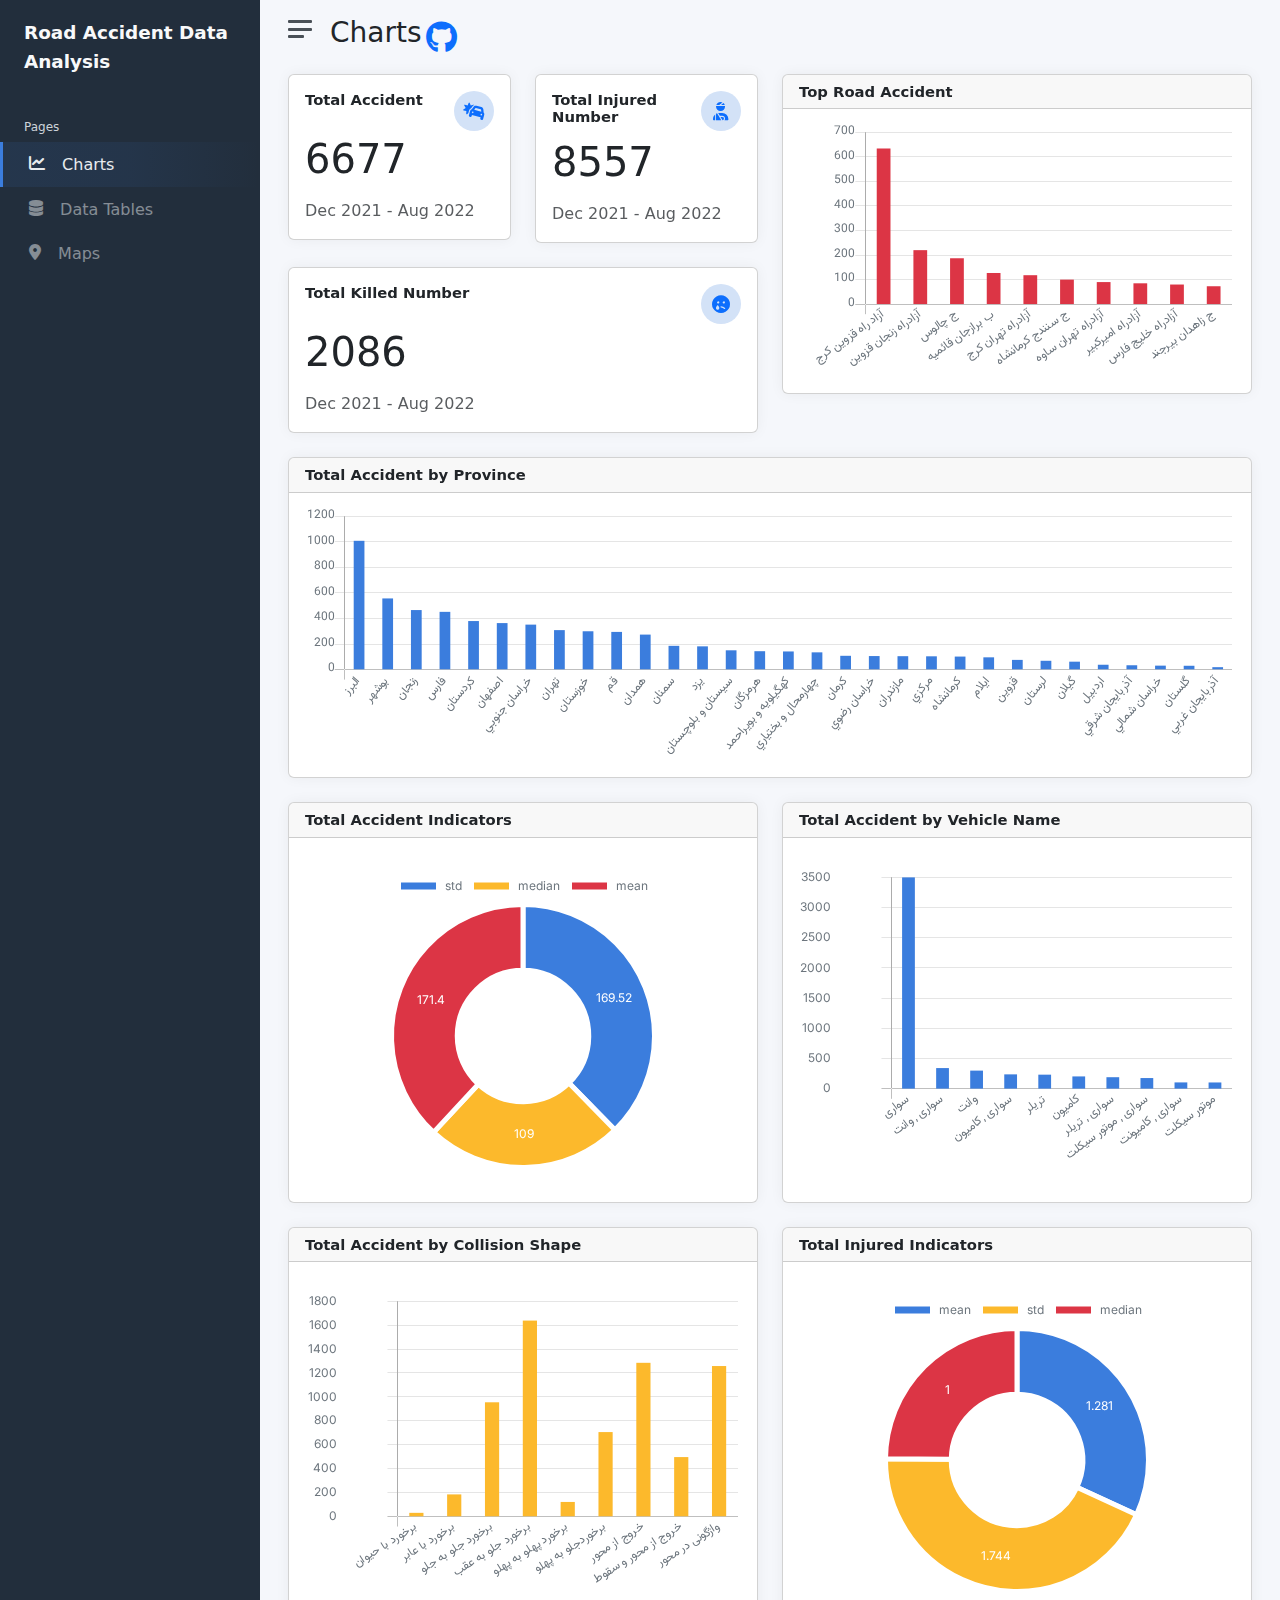
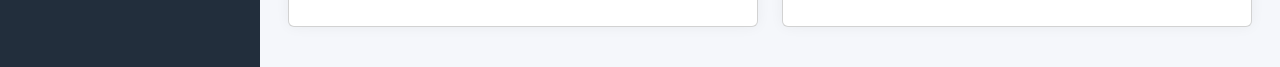
==== commit 086ce07f: "The demo chart page was implemented" ====
--- a/demo/index.html
+++ b/demo/index.html
@@ -305,14 +305,14 @@
 				</li>
 
 				<li class="sidebar-item">
-					<a class="sidebar-link" href="data-table.html">
-						<i class="fas fa-database"></i> <span class="align-middle">Data Table</span>
+					<a class="sidebar-link" href="data-tables.html">
+						<i class="fas fa-database"></i> <span class="align-middle">Data Tables</span>
 					</a>
 				</li>
 
 				<li class="sidebar-item">
-					<a class="sidebar-link" href="accidents-map.html">
-						<i class="fas fa-map-marker-alt"></i> <span class="align-middle">Accidents Map</span>
+					<a class="sidebar-link" href="maps.html">
+						<i class="fas fa-map-marker-alt"></i> <span class="align-middle">Maps</span>
 					</a>
 				</li>
 			</ul>
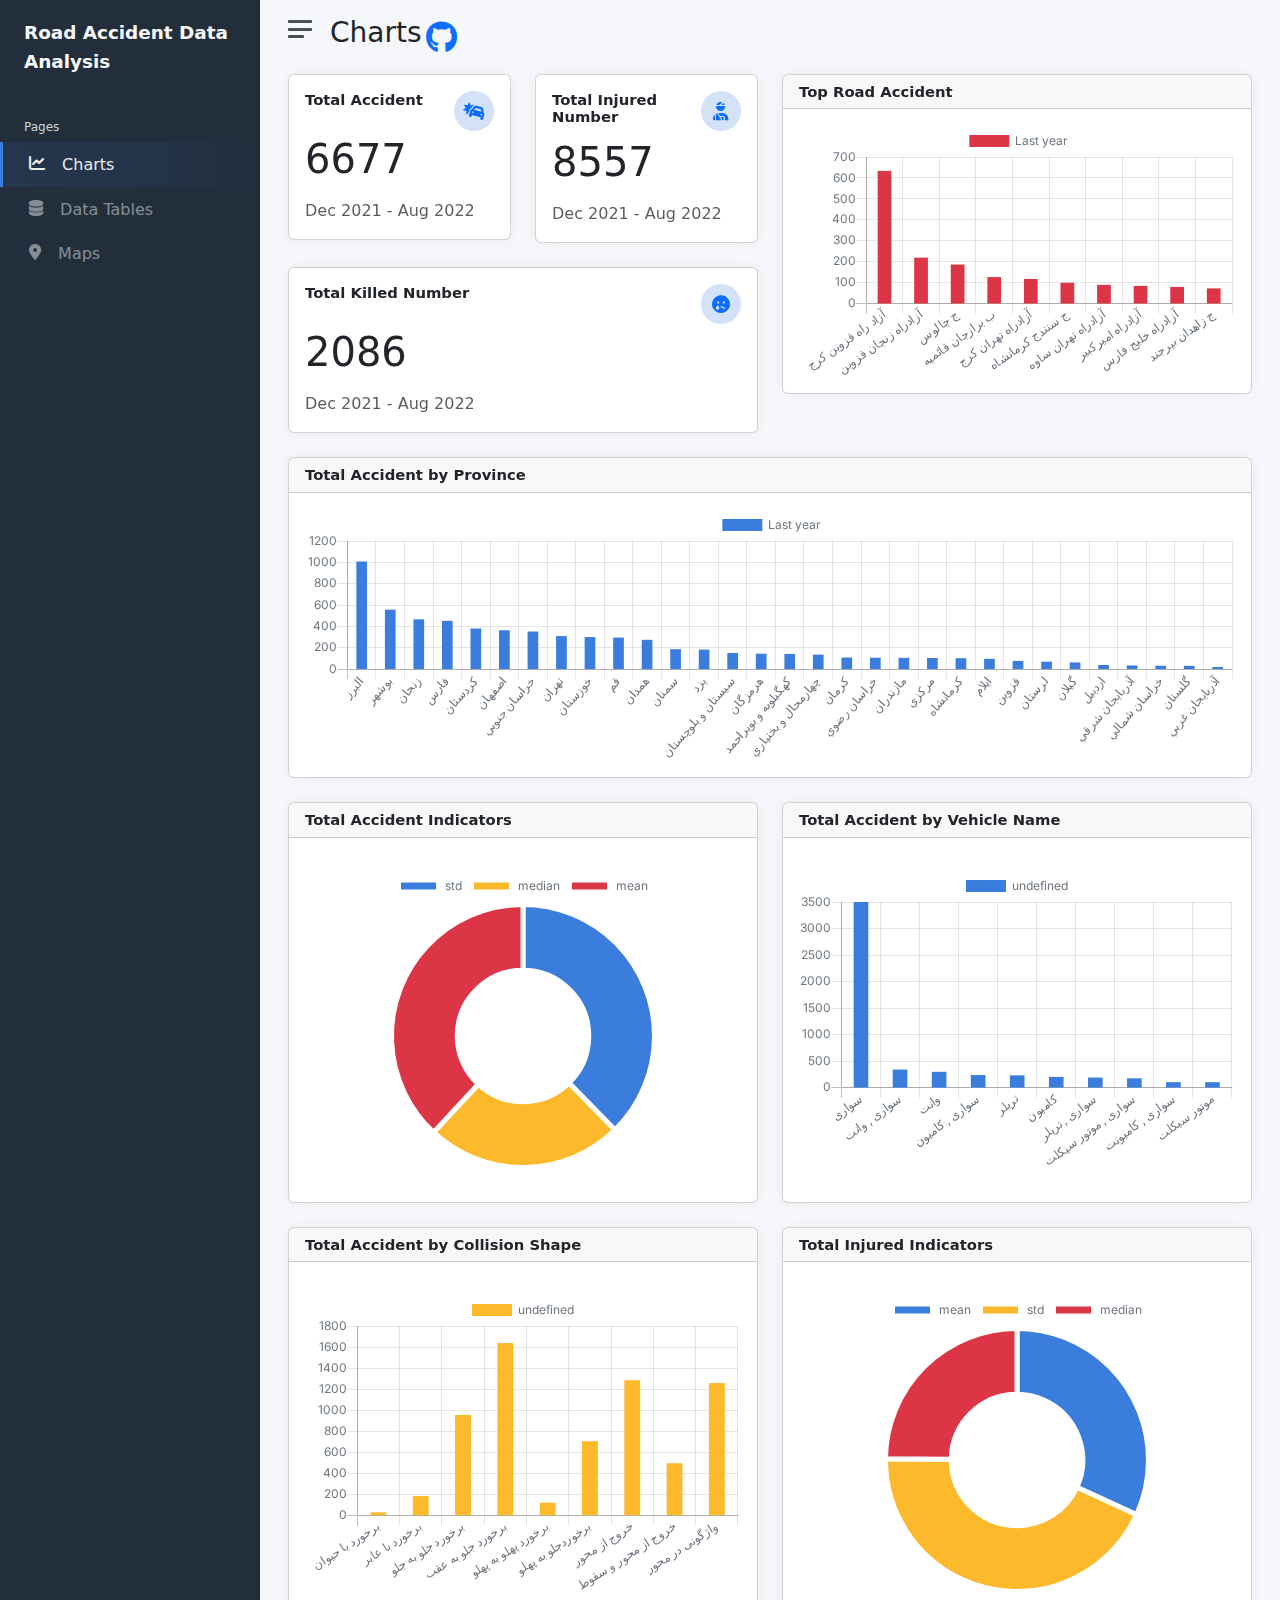
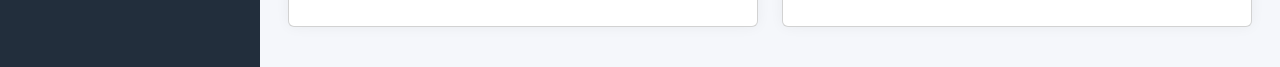
==== commit de71e993: "The final version" ====
--- a/demo/index.html
+++ b/demo/index.html
@@ -26,265 +26,13 @@
           font-size: 18px;
       }
 	</style>
-	<script>
-      function setCardValues() {
-          const data = {"total_Accident": 6677, "total_killed_number": 2086, "total_injured_number": 8557};
-          document.querySelector("#total-accident").textContent = String(data['total_Accident']);
-          document.querySelector("#total-injured-number").textContent = String(data['total_injured_number']);
-          document.querySelector("#total-killed-number").textContent = String(data['total_killed_number']);
-      }
-
-      function renderTotalAccidentNumberChart() {
-          const labels = ['البرز', 'بوشهر', 'زنجان', 'فارس', 'كردستان', 'اصفهان', 'خراسان جنوبي',
-              'تهران', 'خوزستان', 'قم', 'همدان', 'سمنان', 'يزد', 'سيستان و بلوچستان',
-              'هرمزگان', 'كهگيلويه و بويراحمد', 'چهارمحال و بختياري', 'كرمان',
-              'خراسان رضوي', 'مازندران', 'مركزي', 'كرمانشاه', 'ايلام', 'قزوين',
-              'لرستان', 'گيلان', 'اردبيل', 'آذربايجان شرقي', 'خراسان شمالي', 'گلستان',
-              'آذربايجان غربي'];
-          const data = [1008, 557, 466, 452, 380, 364, 352, 309, 300, 295, 274,
-              186, 182, 151, 144, 142, 135, 108, 106, 105, 104, 102,
-              96, 76, 69, 62, 38, 34, 31, 30, 19];
-          new Chart(document.getElementById("total_Accident_by_province_chart"), {
-              type: "bar",
-              data: {
-                  labels,
-                  datasets: [{
-                      label: "Last year",
-                      backgroundColor: window.theme.primary,
-                      borderColor: window.theme.primary,
-                      hoverBackgroundColor: window.theme.primary,
-                      hoverBorderColor: window.theme.primary,
-                      data,
-                      barPercentage: .75,
-                      categoryPercentage: .5
-                  }]
-              },
-              options: {
-                  maintainAspectRatio: false,
-                  legend: {
-                      display: false
-                  },
-                  scales: {
-                      yAxes: [{
-                          gridLines: {
-                              // display: false
-                          },
-                          stacked: false,
-                          ticks: {
-                              //stepSize: 20,
-                              fontFamily: 'Vazirmatn'
-                          }
-                      }],
-                      xAxes: [{
-                          stacked: false,
-                          gridLines: {
-                              color: "transparent"
-                          },
-                          ticks: {
-                              autoSkip: false,
-                              stepSize: 31,
-                              fontFamily: 'Vazirmatn'
-                          }
-                      }]
-                  },
-                  plugins: {
-                      labels: {
-                          fontColor: 'transparent'
-                      }
-                  }
-              }
-          });
-      }
-
-      function renderTopRoadAccidentChart() {
-          const labels = ['آزاد راه قزوین کرج', 'آزادراه زنجان قزوین', 'ج چالوس',
-              'ب برازجان قائمیه', 'آزادراه تهران كرج', 'ج سنندج کرمانشاه',
-              'آزادراه تهران ساوه', 'آزادراه امیرکبیر', 'آزادراه خلیج فارس',
-              'ج زاهدان بیرجند'];
-          const data = [634, 220, 187, 127, 118, 100, 90, 85, 80, 73];
-          new Chart(document.getElementById("top_road_accident_chart"), {
-              type: "bar",
-              data: {
-                  labels,
-                  datasets: [{
-                      label: "Last year",
-                      backgroundColor: window.theme.danger,
-                      borderColor: window.theme.danger,
-                      hoverBackgroundColor: window.theme.danger,
-                      hoverBorderColor: window.theme.danger,
-                      data,
-                      barPercentage: .75,
-                      categoryPercentage: .5
-                  }]
-              },
-              options: {
-                  maintainAspectRatio: false,
-                  legend: {
-                      display: false
-                  },
-                  scales: {
-                      yAxes: [{
-                          gridLines: {
-                              // display: false
-                          },
-                          stacked: false,
-                          ticks: {
-                              //stepSize: 20,
-                              fontFamily: 'Vazirmatn'
-                          }
-                      }],
-                      xAxes: [{
-                          stacked: false,
-                          gridLines: {
-                              color: "transparent"
-                          },
-                          ticks: {
-                              autoSkip: false,
-                              stepSize: 31,
-                              fontFamily: 'Vazirmatn'
-                          }
-                      }]
-                  },
-                  plugins: {
-                      labels: {
-                          fontColor: 'transparent'
-                      }
-                  }
-              }
-          });
-      }
-
-      const CHART_HEIGHT = "300px";
-
-      function renderPieChart(elementId, data) {
-          const chart = new Chart(document.getElementById(elementId), {
-              type: "doughnut",
-              data: {
-                  labels: Object.keys(data),
-                  datasets: [{
-                      data: Object.values(data),
-                      backgroundColor: [
-                          window.theme.primary,
-                          window.theme.warning,
-                          window.theme.danger
-                      ],
-                      borderWidth: 5
-                  }]
-              },
-              options: {
-                  height: 100,
-                  responsive: !window.MSInputMethodContext,
-                  maintainAspectRatio: false,
-                  plugins: {
-                      labels: {
-                          render: "value",
-                          fontColor: 'white',
-                          fontWeight: "bold"
-                      }
-                  }
-              }
-          });
-          chart.canvas.parentNode.style.height = CHART_HEIGHT;
-      }
-
-      function renderBarChart(elementId, themeColor, labels, data) {
-          const chart = new Chart(document.getElementById(elementId), {
-              type: "bar",
-              data: {
-                  labels,
-                  datasets: [{
-                      backgroundColor: themeColor,
-                      borderColor: themeColor,
-                      hoverBackgroundColor: themeColor,
-                      hoverBorderColor: themeColor,
-                      data,
-                      barPercentage: .75,
-                      categoryPercentage: .5
-                  }]
-              },
-              options: {
-                  maintainAspectRatio: false,
-                  legend: {
-                      display: false
-                  },
-                  scales: {
-                      yAxes: [{
-                          gridLines: {
-                              // display: false
-                          },
-                          stacked: false,
-                          ticks: {
-                              // stepSize: 200,
-                              // fontFamily: 'Vazirmatn',
-                              padding: 50
-                          }
-                      }],
-                      xAxes: [{
-                          stacked: false,
-                          gridLines: {
-                              color: "transparent"
-                          },
-                          ticks: {
-                              autoSkip: false,
-                              stepSize: 31,
-                              fontFamily: 'Vazirmatn'
-                          }
-                      }]
-                  },
-                  plugins: {
-                      labels: {
-                          fontColor: 'transparent'
-                      }
-                  }
-              }
-          });
-          chart.canvas.parentNode.style.height = CHART_HEIGHT;
-          console.log(chart.version)
-      }
-
-      function handleLoad() {
-          setCardValues();
-          renderTotalAccidentNumberChart();
-          renderTopRoadAccidentChart();
-
-          /**
-           * total_accident_statistics
-           *  {"std": 169.52, "median": 109.0, "mean": 171.4}
-           *
-           * total_KilledNumber_statistics
-           * {"mean":0.3124625524,"std":0.7390856904,"median":0.0}
-           *
-           * total_InjuredNumber_statistics
-           * {"mean":1.2817555422,"std":1.7446340558,"median":1.0}
-           *
-           *
-           *
-           * total_accident_by_vehicle_name
-           Out[5]: '{"\\u0633\\u0648\\u0627\\u0631\\u06cc":3500,"\\u0633\\u0648\\u0627\\u0631\\u06cc , \\u0648\\u0627\\u0646\\u062a":343,"\\u0648\\u0627\\u0646\\u062a":301,"\\u0633\\u0648\\u0627\\u0631\\u06cc , \\u0643\\u0627\\u0645\\u06cc\\u0648\\u0646":239,"\\u062a\\u0631\\u06cc\\u0644\\u0631":234,"\\u0643\\u0627\\u0645\\u06cc\\u0648\\u0646":205,"\\u0633\\u0648\\u0627\\u0631\\u06cc , \\u062a\\u0631\\u06cc\\u0644\\u0631":192,"\\u0633\\u0648\\u0627\\u0631\\u06cc , \\u0645\\u0648\\u062a\\u0648\\u0631 \\u0633\\u06cc\\u0643\\u0644\\u062a":178,"\\u0633\\u0648\\u0627\\u0631\\u06cc , \\u0643\\u0627\\u0645\\u06cc\\u0648\\u0646\\u062a":106,"\\u0645\\u0648\\u062a\\u0648\\u0631 \\u0633\\u06cc\\u0643\\u0644\\u062a":105}'
-
-           most_Collision_Shape_Title
-           Out[6]: '{"\\u0628\\u0631\\u062e\\u0648\\u0631\\u062f \\u0628\\u0627 \\u062d\\u06cc\\u0648\\u0627\\u0646":31,"\\u0628\\u0631\\u062e\\u0648\\u0631\\u062f \\u0628\\u0627 \\u0639\\u0627\\u0628\\u0631":185,"\\u0628\\u0631\\u062e\\u0648\\u0631\\u062f \\u062c\\u0644\\u0648 \\u0628\\u0647 \\u062c\\u0644\\u0648":955,"\\u0628\\u0631\\u062e\\u0648\\u0631\\u062f \\u062c\\u0644\\u0648 \\u0628\\u0647 \\u0639\\u0642\\u0628":1638,"\\u0628\\u0631\\u062e\\u0648\\u0631\\u062f \\u067e\\u0647\\u0644\\u0648 \\u0628\\u0647 \\u067e\\u0647\\u0644\\u0648":122,"\\u0628\\u0631\\u062e\\u0648\\u0631\\u062f\\u062c\\u0644\\u0648 \\u0628\\u0647 \\u067e\\u0647\\u0644\\u0648":706,"\\u062e\\u0631\\u0648\\u062c \\u0627\\u0632 \\u0645\\u062d\\u0648\\u0631":1285,"\\u062e\\u0631\\u0648\\u062c \\u0627\\u0632 \\u0645\\u062d\\u0648\\u0631 \\u0648 \\u0633\\u0642\\u0648\\u0637":497,"\\u0648\\u0627\\u0698\\u06af\\u0648\\u0646\\u06cc \\u062f\\u0631 \\u0645\\u062d\\u0648\\u0631":1258}'
-
-           */
-
-          renderPieChart('total_accident_statistics', {"std": 169.52, "median": 109.0, "mean": 171.4});
-          renderPieChart('total_injured_statistics', {"mean": 1.281, "std": 1.744, "median": 1.0});
-          renderBarChart('most_Collision_Shape_Title', window.theme.warning, ['برخورد با حیوان', 'برخورد با عابر', 'برخورد جلو به جلو',
-              'برخورد جلو به عقب', 'برخورد پهلو به پهلو', 'برخوردجلو به پهلو',
-              'خروج از محور', 'خروج از محور و سقوط', 'واژگونی در محور'], [31, 185, 955, 1638, 122, 706, 1285, 497, 1258]);
-          renderBarChart('total_accident_by_vehicle_name', window.theme.primary, ['سواری', 'سواری , وانت', 'وانت', 'سواری , كامیون', 'تریلر', 'كامیون',
-              'سواری , تریلر', 'سواری , موتور سیكلت', 'سواری , كامیونت',
-              'موتور سیكلت'], [3500, 343, 301, 239, 234, 205, 192, 178, 106, 105]);
-      }
-
-	</script>
 	<link href="./assets/css/fontawesome.css" rel="stylesheet">
 	<link href="./assets/css/brands.css" rel="stylesheet">
 	<link href="./assets/css/solid.css" rel="stylesheet">
 	<link rel="canonical" href="https://demo-basic.Road Accident Data Analysis.io/charts-chartjs.html"/>
 </head>
 
-<body onload="handleLoad()">
+<body>
 <div class="wrapper">
 	<nav id="sidebar" class="sidebar js-sidebar">
 		<div class="sidebar-content js-simplebar">
@@ -322,7 +70,7 @@
 	<div class="main">
 		<main class="content p-3">
 			<div class="container-fluid">
-								<div class="d-flex flex-row">
+				<div class="d-flex flex-row">
 					<a class="sidebar-toggle js-sidebar-toggle">
 						<i class="hamburger align-self-center"></i>
 					</a>
@@ -511,6 +259,217 @@
 </div>
 
 <script src="js/app.js"></script>
+<script src="assets/js/chart.js"></script>
+<script>
+    function setCardValues() {
+        const data = {"total_Accident": 6677, "total_killed_number": 2086, "total_injured_number": 8557};
+        document.querySelector("#total-accident").textContent = String(data['total_Accident']);
+        document.querySelector("#total-injured-number").textContent = String(data['total_injured_number']);
+        document.querySelector("#total-killed-number").textContent = String(data['total_killed_number']);
+    }
+
+    function renderTotalAccidentNumberChart() {
+        const labels = ['البرز', 'بوشهر', 'زنجان', 'فارس', 'كردستان', 'اصفهان', 'خراسان جنوبي',
+            'تهران', 'خوزستان', 'قم', 'همدان', 'سمنان', 'يزد', 'سيستان و بلوچستان',
+            'هرمزگان', 'كهگيلويه و بويراحمد', 'چهارمحال و بختياري', 'كرمان',
+            'خراسان رضوي', 'مازندران', 'مركزي', 'كرمانشاه', 'ايلام', 'قزوين',
+            'لرستان', 'گيلان', 'اردبيل', 'آذربايجان شرقي', 'خراسان شمالي', 'گلستان',
+            'آذربايجان غربي'];
+        const data = [1008, 557, 466, 452, 380, 364, 352, 309, 300, 295, 274,
+            186, 182, 151, 144, 142, 135, 108, 106, 105, 104, 102,
+            96, 76, 69, 62, 38, 34, 31, 30, 19];
+        new Chart(document.getElementById("total_Accident_by_province_chart"), {
+            type: "bar",
+            data: {
+                labels,
+                datasets: [{
+                    label: "Last year",
+                    backgroundColor: window.theme.primary,
+                    borderColor: window.theme.primary,
+                    hoverBackgroundColor: window.theme.primary,
+                    hoverBorderColor: window.theme.primary,
+                    data,
+                    barPercentage: .75,
+                    categoryPercentage: .5
+                }]
+            },
+            options: {
+                scales: {
+                    x: {
+                        ticks: {
+                            font: {
+                                family: 'Vazirmatn'
+                            }
+                        }
+                    }
+                },
+                maintainAspectRatio: false,
+                plugins: {
+                    labels: {
+                        fontColor: 'transparent'
+                    },
+                    legend: {
+                        display: false
+                    }
+                }
+            }
+        });
+    }
+
+    function renderTopRoadAccidentChart() {
+        const labels = ['آزاد راه قزوین کرج', 'آزادراه زنجان قزوین', 'ج چالوس',
+            'ب برازجان قائمیه', 'آزادراه تهران كرج', 'ج سنندج کرمانشاه',
+            'آزادراه تهران ساوه', 'آزادراه امیرکبیر', 'آزادراه خلیج فارس',
+            'ج زاهدان بیرجند'];
+        const data = [634, 220, 187, 127, 118, 100, 90, 85, 80, 73];
+        new Chart(document.getElementById("top_road_accident_chart"), {
+            type: "bar",
+            data: {
+                labels,
+                datasets: [{
+                    label: "Last year",
+                    backgroundColor: window.theme.danger,
+                    borderColor: window.theme.danger,
+                    hoverBackgroundColor: window.theme.danger,
+                    hoverBorderColor: window.theme.danger,
+                    data,
+                    barPercentage: .75,
+                    categoryPercentage: .5
+                }]
+            },
+            options: {
+                scales: {
+                    x: {
+                        ticks: {
+                            font: {
+                                family: 'Vazirmatn'
+                            }
+                        }
+                    }
+                },
+                maintainAspectRatio: false,
+                plugins: {
+                    labels: {
+                        fontColor: 'transparent'
+                    }, legend: {
+                        display: false
+                    },
+                }
+            }
+        });
+    }
+
+    const CHART_HEIGHT = "300px";
+
+    function renderPieChart(elementId, data) {
+        const chart = new Chart(document.getElementById(elementId), {
+            type: "doughnut",
+            data: {
+                labels: Object.keys(data),
+                datasets: [{
+                    data: Object.values(data),
+                    backgroundColor: [
+                        window.theme.primary,
+                        window.theme.warning,
+                        window.theme.danger
+                    ],
+                    borderWidth: 5
+                }]
+            },
+            options: {
+                height: 100,
+                responsive: !window.MSInputMethodContext,
+                maintainAspectRatio: false,
+                plugins: {
+                    labels: {
+                        render: "value",
+                        fontColor: 'white',
+                        fontWeight: "bold"
+                    }
+                }
+            }
+        });
+        chart.canvas.parentNode.style.height = CHART_HEIGHT;
+    }
+
+    function renderBarChart(elementId, themeColor, labels, data) {
+        const chart = new Chart(document.getElementById(elementId), {
+            type: "bar",
+            data: {
+                labels,
+                datasets: [{
+                    backgroundColor: themeColor,
+                    borderColor: themeColor,
+                    hoverBackgroundColor: themeColor,
+                    hoverBorderColor: themeColor,
+                    data,
+                    barPercentage: .75,
+                    categoryPercentage: .5
+                }]
+            },
+            options: {
+                maintainAspectRatio: false,
+                scales: {
+                    x: {
+                        ticks: {
+                            font: {
+                                family: 'Vazirmatn'
+                            }
+                        }
+                    }
+                },
+                plugins: {
+                    legend: {
+                        display: false
+                    },
+                    labels: {
+                        fontColor: 'transparent'
+                    }
+                }
+            }
+        });
+        chart.canvas.parentNode.style.height = CHART_HEIGHT;
+    }
+
+    function main() {
+        setCardValues();
+        renderTotalAccidentNumberChart();
+        renderTopRoadAccidentChart();
+
+        /**
+         * total_accident_statistics
+         *  {"std": 169.52, "median": 109.0, "mean": 171.4}
+         *
+         * total_KilledNumber_statistics
+         * {"mean":0.3124625524,"std":0.7390856904,"median":0.0}
+         *
+         * total_InjuredNumber_statistics
+         * {"mean":1.2817555422,"std":1.7446340558,"median":1.0}
+         *
+         *
+         *
+         * total_accident_by_vehicle_name
+         Out[5]: '{"\\u0633\\u0648\\u0627\\u0631\\u06cc":3500,"\\u0633\\u0648\\u0627\\u0631\\u06cc , \\u0648\\u0627\\u0646\\u062a":343,"\\u0648\\u0627\\u0646\\u062a":301,"\\u0633\\u0648\\u0627\\u0631\\u06cc , \\u0643\\u0627\\u0645\\u06cc\\u0648\\u0646":239,"\\u062a\\u0631\\u06cc\\u0644\\u0631":234,"\\u0643\\u0627\\u0645\\u06cc\\u0648\\u0646":205,"\\u0633\\u0648\\u0627\\u0631\\u06cc , \\u062a\\u0631\\u06cc\\u0644\\u0631":192,"\\u0633\\u0648\\u0627\\u0631\\u06cc , \\u0645\\u0648\\u062a\\u0648\\u0631 \\u0633\\u06cc\\u0643\\u0644\\u062a":178,"\\u0633\\u0648\\u0627\\u0631\\u06cc , \\u0643\\u0627\\u0645\\u06cc\\u0648\\u0646\\u062a":106,"\\u0645\\u0648\\u062a\\u0648\\u0631 \\u0633\\u06cc\\u0643\\u0644\\u062a":105}'
+
+         most_Collision_Shape_Title
+         Out[6]: '{"\\u0628\\u0631\\u062e\\u0648\\u0631\\u062f \\u0628\\u0627 \\u062d\\u06cc\\u0648\\u0627\\u0646":31,"\\u0628\\u0631\\u062e\\u0648\\u0631\\u062f \\u0628\\u0627 \\u0639\\u0627\\u0628\\u0631":185,"\\u0628\\u0631\\u062e\\u0648\\u0631\\u062f \\u062c\\u0644\\u0648 \\u0628\\u0647 \\u062c\\u0644\\u0648":955,"\\u0628\\u0631\\u062e\\u0648\\u0631\\u062f \\u062c\\u0644\\u0648 \\u0628\\u0647 \\u0639\\u0642\\u0628":1638,"\\u0628\\u0631\\u062e\\u0648\\u0631\\u062f \\u067e\\u0647\\u0644\\u0648 \\u0628\\u0647 \\u067e\\u0647\\u0644\\u0648":122,"\\u0628\\u0631\\u062e\\u0648\\u0631\\u062f\\u062c\\u0644\\u0648 \\u0628\\u0647 \\u067e\\u0647\\u0644\\u0648":706,"\\u062e\\u0631\\u0648\\u062c \\u0627\\u0632 \\u0645\\u062d\\u0648\\u0631":1285,"\\u062e\\u0631\\u0648\\u062c \\u0627\\u0632 \\u0645\\u062d\\u0648\\u0631 \\u0648 \\u0633\\u0642\\u0648\\u0637":497,"\\u0648\\u0627\\u0698\\u06af\\u0648\\u0646\\u06cc \\u062f\\u0631 \\u0645\\u062d\\u0648\\u0631":1258}'
+
+         */
+
+        renderPieChart('total_accident_statistics', {"std": 169.52, "median": 109.0, "mean": 171.4});
+        renderPieChart('total_injured_statistics', {"mean": 1.281, "std": 1.744, "median": 1.0});
+        renderBarChart('most_Collision_Shape_Title', window.theme.warning, ['برخورد با حیوان', 'برخورد با عابر', 'برخورد جلو به جلو',
+            'برخورد جلو به عقب', 'برخورد پهلو به پهلو', 'برخوردجلو به پهلو',
+            'خروج از محور', 'خروج از محور و سقوط', 'واژگونی در محور'], [31, 185, 955, 1638, 122, 706, 1285, 497, 1258]);
+        renderBarChart('total_accident_by_vehicle_name', window.theme.primary, ['سواری', 'سواری , وانت', 'وانت', 'سواری , كامیون', 'تریلر', 'كامیون',
+            'سواری , تریلر', 'سواری , موتور سیكلت', 'سواری , كامیونت',
+            'موتور سیكلت'], [3500, 343, 301, 239, 234, 205, 192, 178, 106, 105]);
+    }
+
+    (() => {
+        main()
+    })();
+</script>
 
 
 </body>
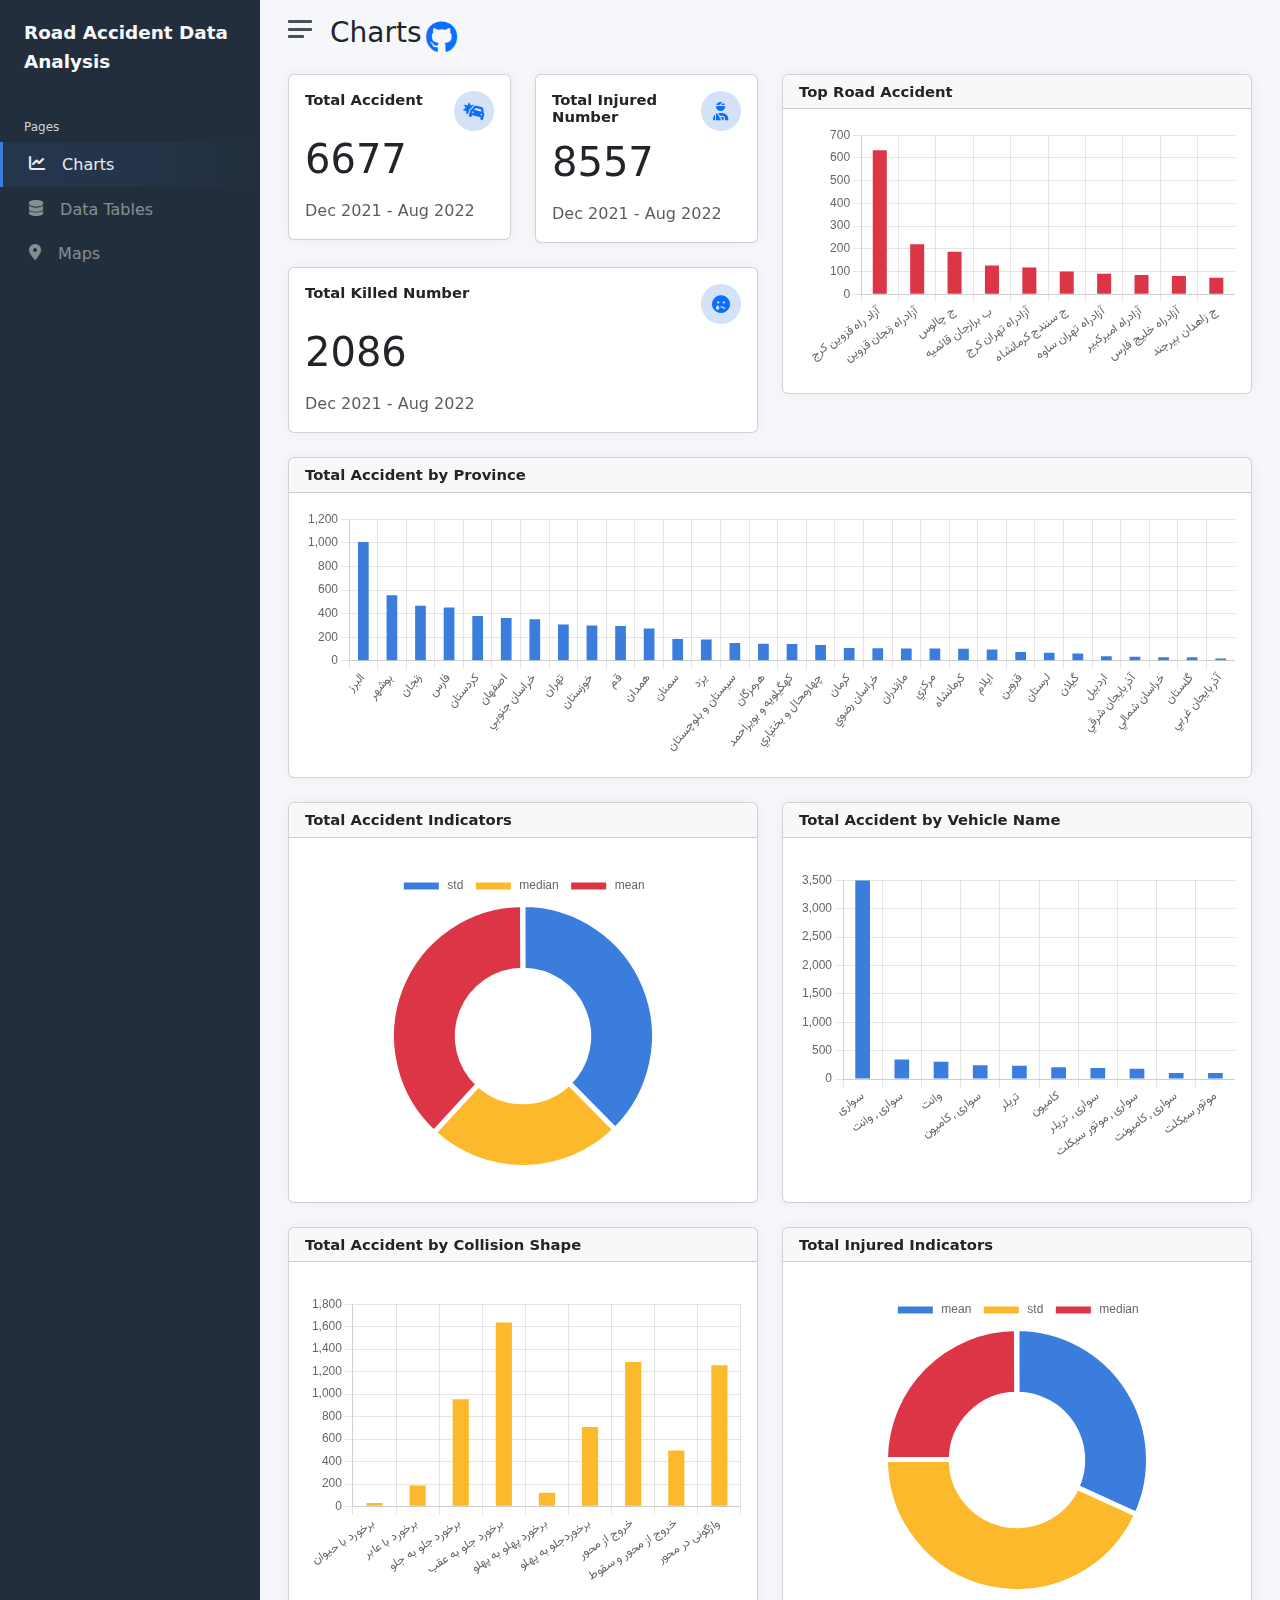
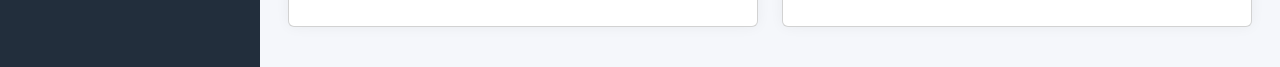
==== commit 14d8c153: "The final version" ====
--- a/demo/index.html
+++ b/demo/index.html
@@ -259,7 +259,7 @@
 </div>
 
 <script src="js/app.js"></script>
-<script src="assets/js/chart.js"></script>
+<script src="./assets/js/chart.js"></script>
 <script>
     function setCardValues() {
         const data = {"total_Accident": 6677, "total_killed_number": 2086, "total_injured_number": 8557};
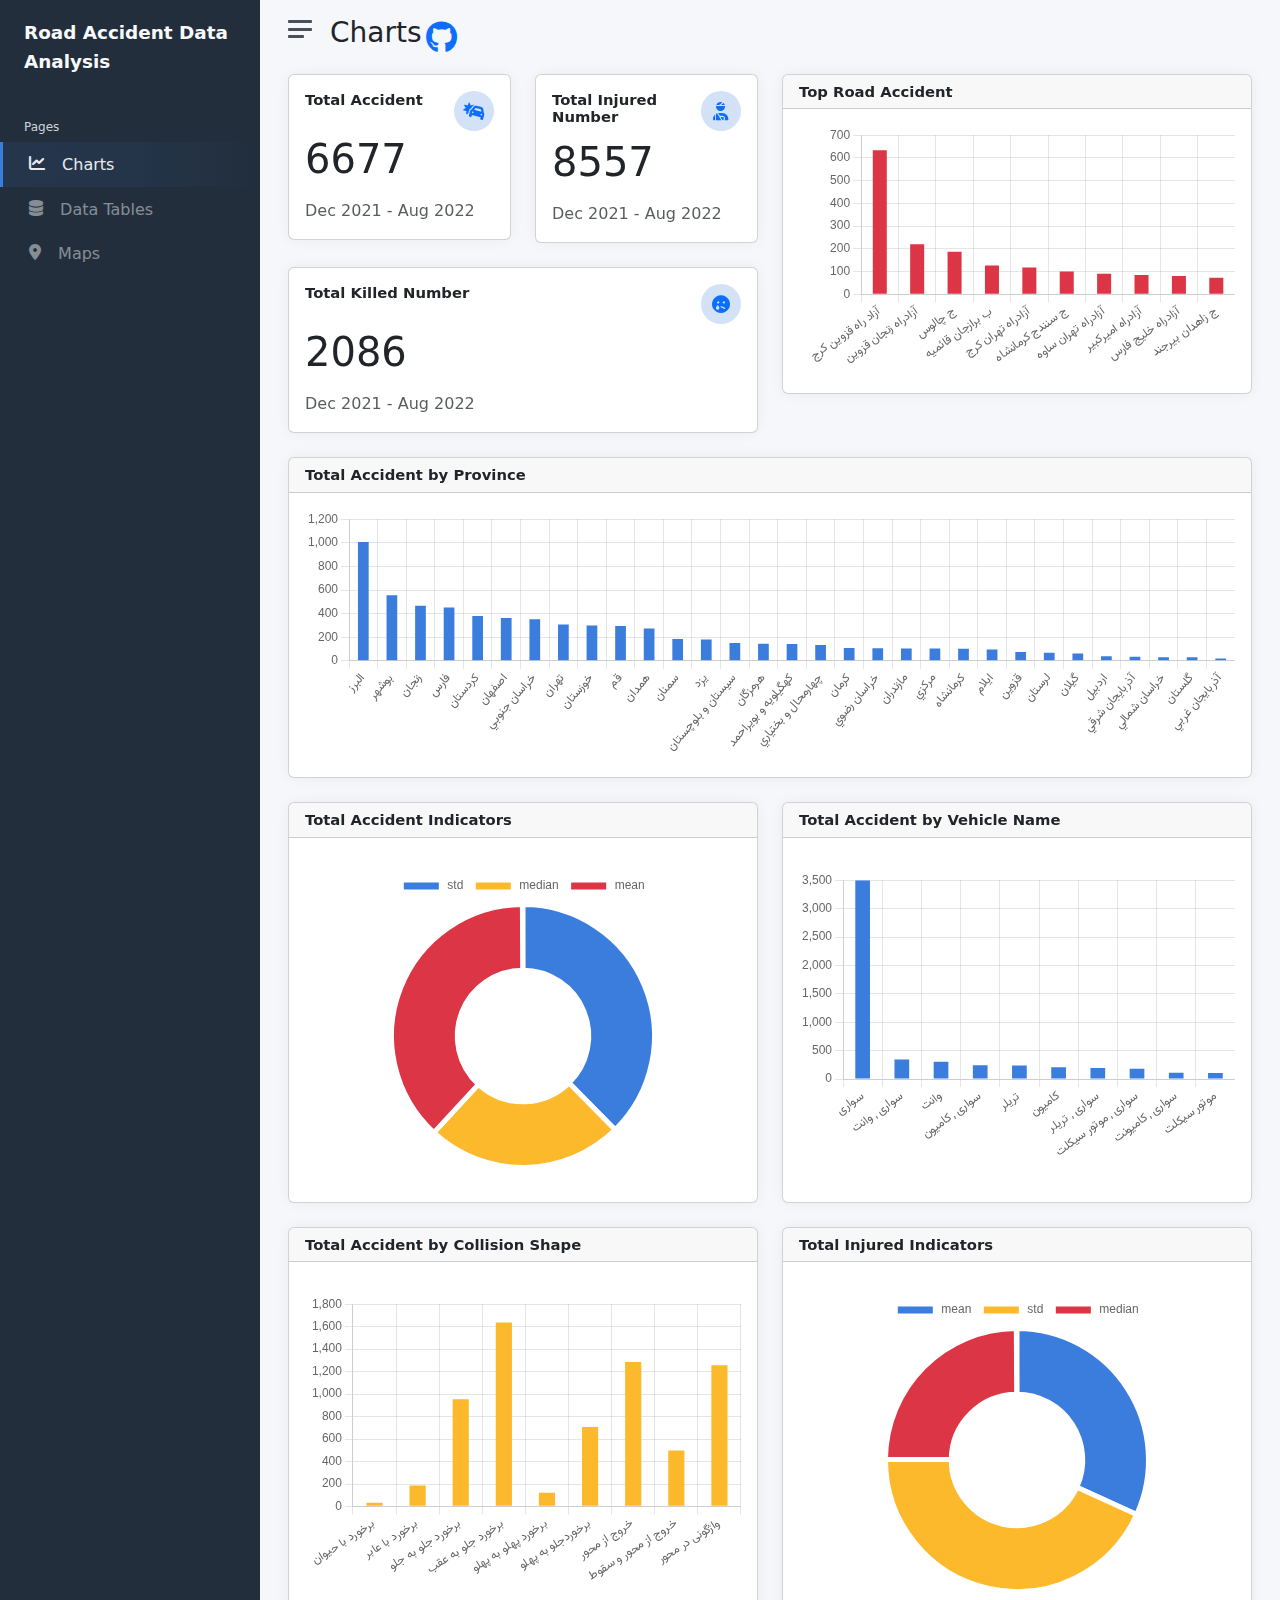
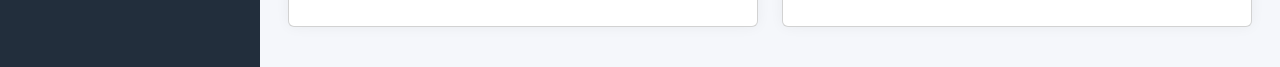
==== commit 67cf2784: "The comment for dashboard.py was included in a project." ====
--- a/demo/index.html
+++ b/demo/index.html
@@ -8,7 +8,7 @@
 	<meta name="description" content="Responsive Admin &amp; Dashboard Template based on Bootstrap 5">
 	<meta name="author" content="Road Accident Data Analysis">
 	<meta name="keywords"
-				content="Road Accident Data Analysis, bootstrap, bootstrap 5, admin, dashboard, template, responsive, css, sass, html, theme, front-end, ui kit, web">
+	      content="Road Accident Data Analysis, bootstrap, bootstrap 5, admin, dashboard, template, responsive, css, sass, html, theme, front-end, ui kit, web">
 
 	<link rel="preconnect" href="https://fonts.gstatic.com">
 	<link rel="shortcut icon" href="img/icons/icon-48x48.png"/>
